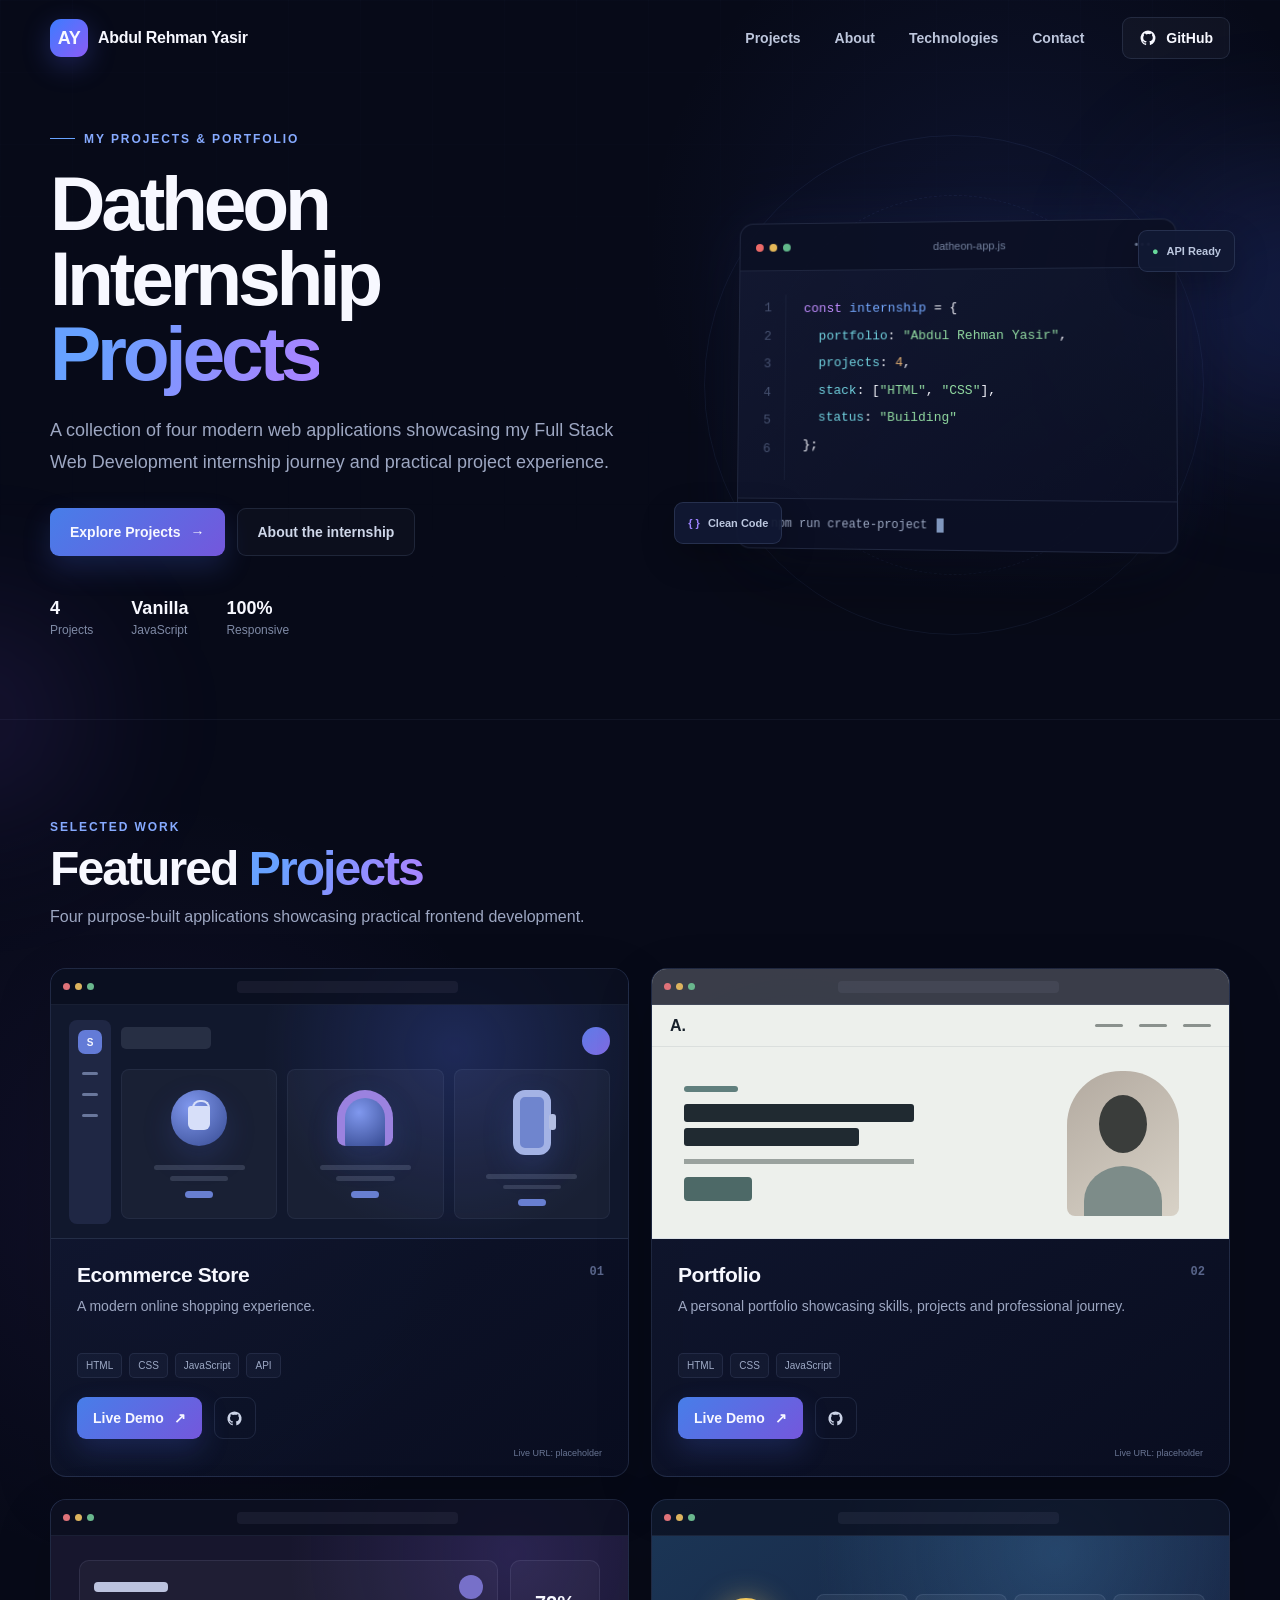
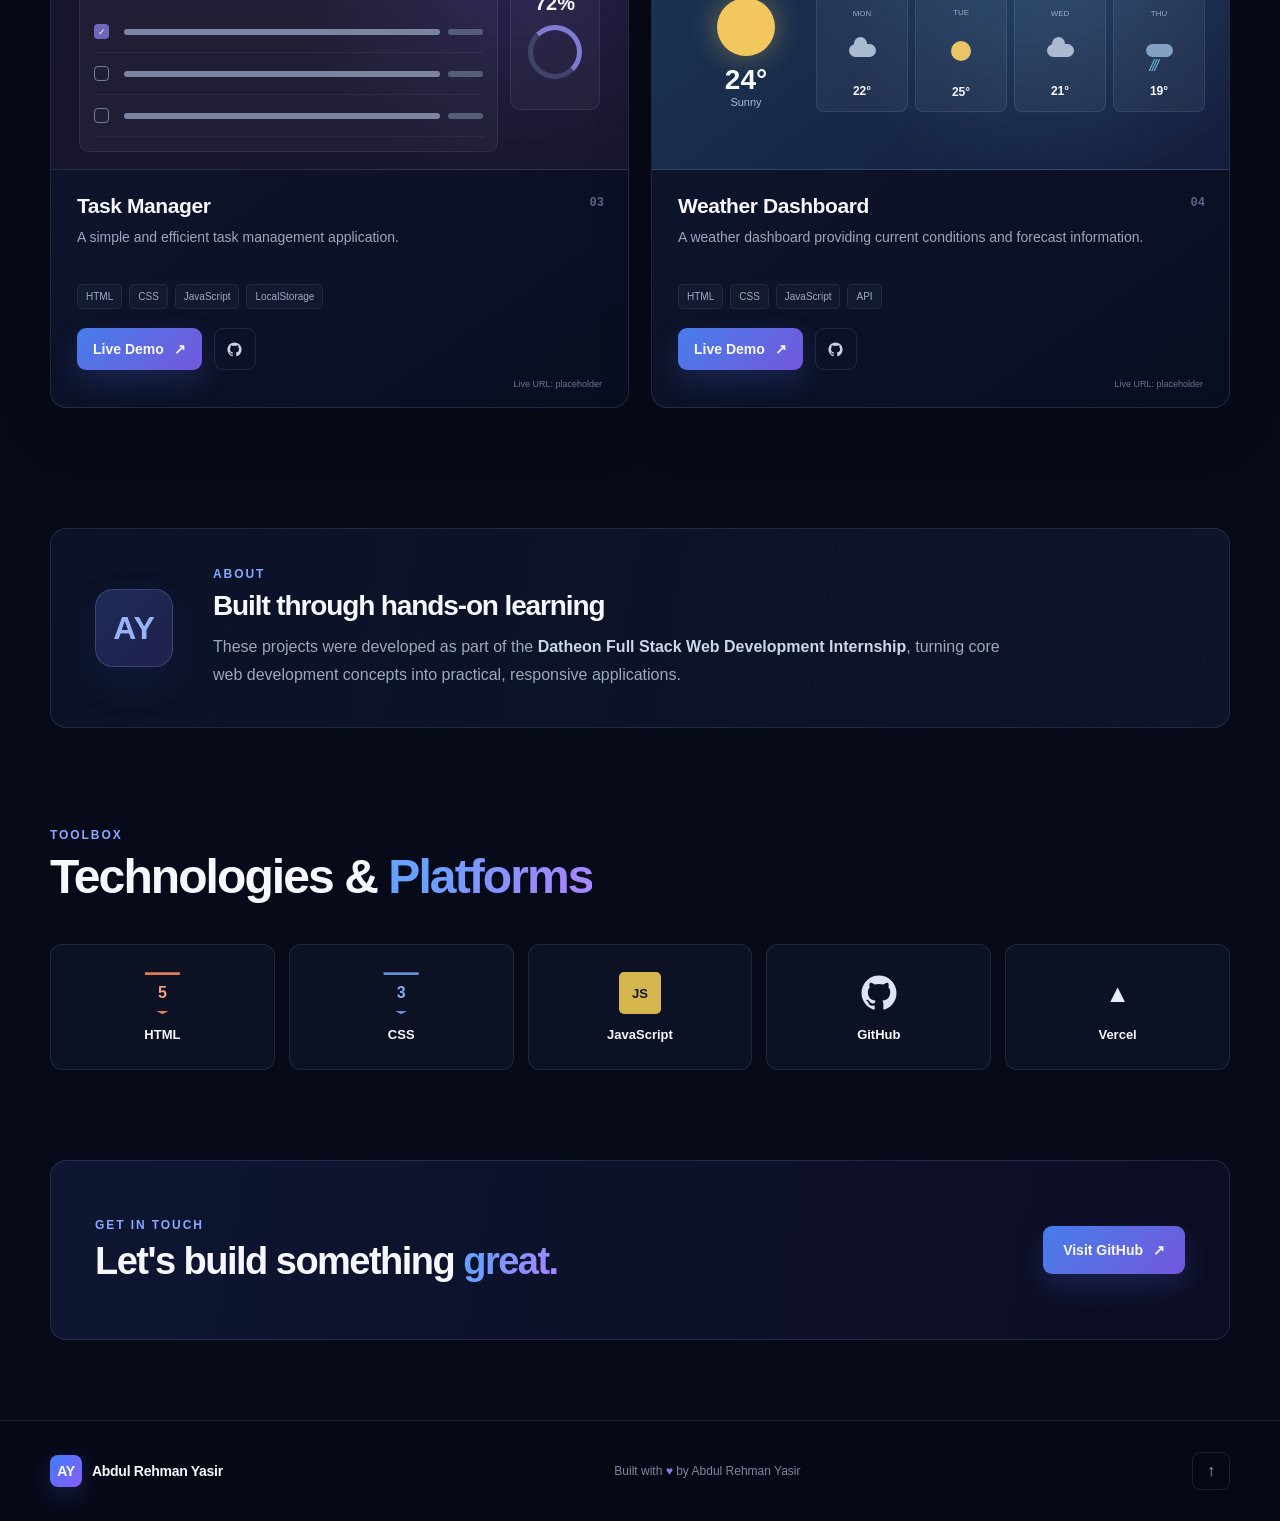
==== index.html @ b92301fe "Add personal project showcase homepage" ====
<!doctype html>
<html lang="en">
<head>
  <meta charset="UTF-8">
  <meta name="viewport" content="width=device-width, initial-scale=1">
  <meta name="theme-color" content="#090d1f">
  <meta name="description" content="A collection of modern web applications from Abdul Rehman Yasir's development portfolio.">
  <title>Abdul Rehman Yasir | Projects</title>
  <link rel="stylesheet" href="style.css">
</head>
<body>
  <div class="background-grid" aria-hidden="true"></div>
  <div class="glow glow-one" aria-hidden="true"></div>
  <div class="glow glow-two" aria-hidden="true"></div>

  <header class="site-header">
    <div class="nav-shell">
      <a class="brand" href="#top" aria-label="Abdul Rehman Yasir home">
        <span class="brand-mark">AY</span>
        <span>Abdul Rehman Yasir</span>
      </a>

      <button class="menu-toggle" type="button" aria-expanded="false" aria-controls="main-nav" aria-label="Open navigation menu">
        <span></span><span></span><span></span>
      </button>

      <nav id="main-nav" class="main-nav" aria-label="Main navigation">
        <a href="#projects">Projects</a>
        <a href="#about">About</a>
        <a href="#technologies">Technologies</a>
        <a href="#contact">Contact</a>
      </nav>

      <a class="github-nav" href="https://github.com/AbdulRehmanYasir/Datheon_Full_Stack_Web_Development_Internship" target="_blank" rel="noopener noreferrer">
        <svg viewBox="0 0 24 24" aria-hidden="true"><path d="M12 2a10 10 0 0 0-3.16 19.49c.5.09.68-.22.68-.48v-1.87c-2.78.6-3.37-1.18-3.37-1.18-.45-1.16-1.11-1.47-1.11-1.47-.91-.62.07-.61.07-.61 1 .07 1.53 1.03 1.53 1.03.9 1.53 2.35 1.09 2.92.84.09-.65.35-1.09.64-1.34-2.22-.25-4.55-1.11-4.55-4.94 0-1.09.39-1.98 1.03-2.68-.1-.25-.45-1.27.1-2.64 0 0 .84-.27 2.75 1.02A9.6 9.6 0 0 1 12 6.82c.85 0 1.71.11 2.51.34 1.91-1.29 2.75-1.02 2.75-1.02.55 1.37.2 2.39.1 2.64.64.7 1.03 1.59 1.03 2.68 0 3.84-2.34 4.69-4.57 4.94.36.31.68.92.68 1.85V21c0 .27.18.58.69.48A10 10 0 0 0 12 2Z"/></svg>
        <span>GitHub</span>
      </a>
    </div>
  </header>

  <main>
    <section class="hero" id="top">
      <div class="hero-inner">
        <div class="hero-copy reveal">
          <p class="eyebrow"><span></span> My Projects &amp; Portfolio</p>
          <h1>Datheon Internship <span>Projects</span></h1>
          <p class="hero-subtitle">A collection of four modern web applications showcasing my Full Stack Web Development internship journey and practical project experience.</p>
          <div class="hero-actions">
            <a class="button button-primary" href="#projects">Explore Projects <span aria-hidden="true">→</span></a>
            <a class="button button-secondary" href="#about">About the internship</a>
          </div>
          <div class="hero-stats" aria-label="Project summary">
            <div><strong>4</strong><span>Projects</span></div>
            <div><strong>Vanilla</strong><span>JavaScript</span></div>
            <div><strong>100%</strong><span>Responsive</span></div>
          </div>
        </div>

        <div class="hero-visual reveal" aria-label="Developer code workspace illustration">
          <div class="orbit orbit-one"></div>
          <div class="orbit orbit-two"></div>
          <div class="code-window">
            <div class="window-bar">
              <div class="window-dots"><i></i><i></i><i></i></div>
              <span>datheon-app.js</span>
              <b>•••</b>
            </div>
            <div class="code-body">
              <div class="line-numbers" aria-hidden="true">1<br>2<br>3<br>4<br>5<br>6</div>
              <pre><code><span class="code-purple">const</span> <span class="code-blue">internship</span> = {
  <span class="code-cyan">portfolio</span>: <span class="code-green">"Abdul Rehman Yasir"</span>,
  <span class="code-cyan">projects</span>: <span class="code-orange">4</span>,
  <span class="code-cyan">stack</span>: [<span class="code-green">"HTML"</span>, <span class="code-green">"CSS"</span>],
  <span class="code-cyan">status</span>: <span class="code-green">"Building"</span>
};</code></pre>
            </div>
            <div class="terminal">
              <span class="terminal-prompt">›</span>
              <span class="terminal-text">npm run create-project</span>
              <span class="terminal-cursor"></span>
            </div>
          </div>
          <div class="floating-card floating-top"><span>●</span> API Ready</div>
          <div class="floating-card floating-bottom"><span>{ }</span> Clean Code</div>
        </div>
      </div>
    </section>

    <section class="projects-section" id="projects">
      <div class="section-heading reveal">
        <p class="section-kicker">Selected work</p>
        <h2>Featured <span>Projects</span></h2>
        <p>Four purpose-built applications showcasing practical frontend development.</p>
      </div>

      <div class="project-grid">
        <article class="project-card reveal">
          <div class="project-preview preview-store">
            <div class="browser-chrome"><i></i><i></i><i></i><span></span></div>
            <div class="store-preview">
              <div class="preview-sidebar"><b>S</b><i></i><i></i><i></i></div>
              <div class="preview-content">
                <div class="preview-toolbar"><span></span><b></b></div>
                <div class="product-grid">
                  <div class="product-card"><div class="bag-icon"></div><i></i><i></i><em></em></div>
                  <div class="product-card"><div class="headphone-icon"></div><i></i><i></i><em></em></div>
                  <div class="product-card"><div class="watch-icon"></div><i></i><i></i><em></em></div>
                </div>
              </div>
            </div>
          </div>
          <div class="project-info">
            <div class="project-number">01</div>
            <h3>Ecommerce Store</h3>
            <p>A modern online shopping experience.</p>
            <div class="tags"><span>HTML</span><span>CSS</span><span>JavaScript</span><span>API</span></div>
            <div class="project-actions">
              <a class="button button-primary demo-button" href="https://PLACEHOLDER-ecommerce-store.vercel.app" target="_blank" rel="noopener noreferrer">Live Demo <span aria-hidden="true">↗</span></a>
              <a class="icon-button" href="https://github.com/AbdulRehmanYasir/Datheon_Full_Stack_Web_Development_Internship/tree/main/ecommerce-store" target="_blank" rel="noopener noreferrer" aria-label="View Ecommerce Store source on GitHub">
                <svg viewBox="0 0 24 24" aria-hidden="true"><path d="M12 2a10 10 0 0 0-3.16 19.49c.5.09.68-.22.68-.48v-1.87c-2.78.6-3.37-1.18-3.37-1.18-.45-1.16-1.11-1.47-1.11-1.47-.91-.62.07-.61.07-.61 1 .07 1.53 1.03 1.53 1.03.9 1.53 2.35 1.09 2.92.84.09-.65.35-1.09.64-1.34-2.22-.25-4.55-1.11-4.55-4.94 0-1.09.39-1.98 1.03-2.68-.1-.25-.45-1.27.1-2.64 0 0 .84-.27 2.75 1.02A9.6 9.6 0 0 1 12 6.82c.85 0 1.71.11 2.51.34 1.91-1.29 2.75-1.02 2.75-1.02.55 1.37.2 2.39.1 2.64.64.7 1.03 1.59 1.03 2.68 0 3.84-2.34 4.69-4.57 4.94.36.31.68.92.68 1.85V21c0 .27.18.58.69.48A10 10 0 0 0 12 2Z"/></svg>
              </a>
            </div>
            <p class="placeholder-note">Live URL: placeholder</p>
          </div>
        </article>

        <article class="project-card reveal">
          <div class="project-preview preview-portfolio">
            <div class="browser-chrome"><i></i><i></i><i></i><span></span></div>
            <div class="portfolio-preview">
              <div class="portfolio-nav"><b>A.</b><span></span><span></span><span></span></div>
              <div class="portfolio-hero">
                <div><i></i><strong></strong><strong></strong><em></em><b></b></div>
                <div class="portrait"><span></span></div>
              </div>
            </div>
          </div>
          <div class="project-info">
            <div class="project-number">02</div>
            <h3>Portfolio</h3>
            <p>A personal portfolio showcasing skills, projects and professional journey.</p>
            <div class="tags"><span>HTML</span><span>CSS</span><span>JavaScript</span></div>
            <div class="project-actions">
              <a class="button button-primary demo-button" href="https://PLACEHOLDER-portfolio.vercel.app" target="_blank" rel="noopener noreferrer">Live Demo <span aria-hidden="true">↗</span></a>
              <a class="icon-button" href="https://github.com/AbdulRehmanYasir/Datheon_Full_Stack_Web_Development_Internship/tree/main/portfolio" target="_blank" rel="noopener noreferrer" aria-label="View Portfolio source on GitHub">
                <svg viewBox="0 0 24 24" aria-hidden="true"><path d="M12 2a10 10 0 0 0-3.16 19.49c.5.09.68-.22.68-.48v-1.87c-2.78.6-3.37-1.18-3.37-1.18-.45-1.16-1.11-1.47-1.11-1.47-.91-.62.07-.61.07-.61 1 .07 1.53 1.03 1.53 1.03.9 1.53 2.35 1.09 2.92.84.09-.65.35-1.09.64-1.34-2.22-.25-4.55-1.11-4.55-4.94 0-1.09.39-1.98 1.03-2.68-.1-.25-.45-1.27.1-2.64 0 0 .84-.27 2.75 1.02A9.6 9.6 0 0 1 12 6.82c.85 0 1.71.11 2.51.34 1.91-1.29 2.75-1.02 2.75-1.02.55 1.37.2 2.39.1 2.64.64.7 1.03 1.59 1.03 2.68 0 3.84-2.34 4.69-4.57 4.94.36.31.68.92.68 1.85V21c0 .27.18.58.69.48A10 10 0 0 0 12 2Z"/></svg>
              </a>
            </div>
            <p class="placeholder-note">Live URL: placeholder</p>
          </div>
        </article>

        <article class="project-card reveal">
          <div class="project-preview preview-task">
            <div class="browser-chrome"><i></i><i></i><i></i><span></span></div>
            <div class="task-preview">
              <div class="task-panel">
                <div class="task-title"><b></b><i></i></div>
                <div class="task-item"><span class="checked">✓</span><b></b><i></i></div>
                <div class="task-item"><span></span><b></b><i></i></div>
                <div class="task-item"><span></span><b></b><i></i></div>
              </div>
              <div class="task-progress"><strong>72%</strong><span><i></i></span></div>
            </div>
          </div>
          <div class="project-info">
            <div class="project-number">03</div>
            <h3>Task Manager</h3>
            <p>A simple and efficient task management application.</p>
            <div class="tags"><span>HTML</span><span>CSS</span><span>JavaScript</span><span>LocalStorage</span></div>
            <div class="project-actions">
              <a class="button button-primary demo-button" href="https://PLACEHOLDER-task-manager.vercel.app" target="_blank" rel="noopener noreferrer">Live Demo <span aria-hidden="true">↗</span></a>
              <a class="icon-button" href="https://github.com/AbdulRehmanYasir/Datheon_Full_Stack_Web_Development_Internship/tree/main/task-manager" target="_blank" rel="noopener noreferrer" aria-label="View Task Manager source on GitHub">
                <svg viewBox="0 0 24 24" aria-hidden="true"><path d="M12 2a10 10 0 0 0-3.16 19.49c.5.09.68-.22.68-.48v-1.87c-2.78.6-3.37-1.18-3.37-1.18-.45-1.16-1.11-1.47-1.11-1.47-.91-.62.07-.61.07-.61 1 .07 1.53 1.03 1.53 1.03.9 1.53 2.35 1.09 2.92.84.09-.65.35-1.09.64-1.34-2.22-.25-4.55-1.11-4.55-4.94 0-1.09.39-1.98 1.03-2.68-.1-.25-.45-1.27.1-2.64 0 0 .84-.27 2.75 1.02A9.6 9.6 0 0 1 12 6.82c.85 0 1.71.11 2.51.34 1.91-1.29 2.75-1.02 2.75-1.02.55 1.37.2 2.39.1 2.64.64.7 1.03 1.59 1.03 2.68 0 3.84-2.34 4.69-4.57 4.94.36.31.68.92.68 1.85V21c0 .27.18.58.69.48A10 10 0 0 0 12 2Z"/></svg>
              </a>
            </div>
            <p class="placeholder-note">Live URL: placeholder</p>
          </div>
        </article>

        <article class="project-card reveal">
          <div class="project-preview preview-weather">
            <div class="browser-chrome"><i></i><i></i><i></i><span></span></div>
            <div class="weather-preview">
              <div class="weather-main"><div class="sun-icon"></div><b>24°</b><span>Sunny</span></div>
              <div class="forecast-row">
                <div><span>MON</span><i class="cloud-mini"></i><b>22°</b></div>
                <div><span>TUE</span><i class="sun-mini"></i><b>25°</b></div>
                <div><span>WED</span><i class="cloud-mini"></i><b>21°</b></div>
                <div><span>THU</span><i class="rain-mini"></i><b>19°</b></div>
              </div>
            </div>
          </div>
          <div class="project-info">
            <div class="project-number">04</div>
            <h3>Weather Dashboard</h3>
            <p>A weather dashboard providing current conditions and forecast information.</p>
            <div class="tags"><span>HTML</span><span>CSS</span><span>JavaScript</span><span>API</span></div>
            <div class="project-actions">
              <a class="button button-primary demo-button" href="https://PLACEHOLDER-weather-dashboard.vercel.app" target="_blank" rel="noopener noreferrer">Live Demo <span aria-hidden="true">↗</span></a>
              <a class="icon-button" href="https://github.com/AbdulRehmanYasir/Datheon_Full_Stack_Web_Development_Internship/tree/main/weather-dashboard" target="_blank" rel="noopener noreferrer" aria-label="View Weather Dashboard source on GitHub">
                <svg viewBox="0 0 24 24" aria-hidden="true"><path d="M12 2a10 10 0 0 0-3.16 19.49c.5.09.68-.22.68-.48v-1.87c-2.78.6-3.37-1.18-3.37-1.18-.45-1.16-1.11-1.47-1.11-1.47-.91-.62.07-.61.07-.61 1 .07 1.53 1.03 1.53 1.03.9 1.53 2.35 1.09 2.92.84.09-.65.35-1.09.64-1.34-2.22-.25-4.55-1.11-4.55-4.94 0-1.09.39-1.98 1.03-2.68-.1-.25-.45-1.27.1-2.64 0 0 .84-.27 2.75 1.02A9.6 9.6 0 0 1 12 6.82c.85 0 1.71.11 2.51.34 1.91-1.29 2.75-1.02 2.75-1.02.55 1.37.2 2.39.1 2.64.64.7 1.03 1.59 1.03 2.68 0 3.84-2.34 4.69-4.57 4.94.36.31.68.92.68 1.85V21c0 .27.18.58.69.48A10 10 0 0 0 12 2Z"/></svg>
              </a>
            </div>
            <p class="placeholder-note">Live URL: placeholder</p>
          </div>
        </article>
      </div>
    </section>

    <section class="about-section" id="about">
      <div class="about-card reveal">
        <div class="about-icon" aria-hidden="true">AY</div>
        <div>
          <p class="section-kicker">About</p>
          <h2>Built through hands-on learning</h2>
          <p>These projects were developed as part of the <strong>Datheon Full Stack Web Development Internship</strong>, turning core web development concepts into practical, responsive applications.</p>
        </div>
      </div>
    </section>

    <section class="technologies-section" id="technologies">
      <div class="section-heading reveal">
        <p class="section-kicker">Toolbox</p>
        <h2>Technologies &amp; <span>Platforms</span></h2>
      </div>
      <div class="tech-grid reveal">
        <div class="tech-item"><span class="tech-icon html-icon">5</span><strong>HTML</strong></div>
        <div class="tech-item"><span class="tech-icon css-icon">3</span><strong>CSS</strong></div>
        <div class="tech-item"><span class="tech-icon js-icon">JS</span><strong>JavaScript</strong></div>
        <div class="tech-item"><span class="tech-icon github-icon">
          <svg viewBox="0 0 24 24" aria-hidden="true"><path d="M12 2a10 10 0 0 0-3.16 19.49c.5.09.68-.22.68-.48v-1.87c-2.78.6-3.37-1.18-3.37-1.18-.45-1.16-1.11-1.47-1.11-1.47-.91-.62.07-.61.07-.61 1 .07 1.53 1.03 1.53 1.03.9 1.53 2.35 1.09 2.92.84.09-.65.35-1.09.64-1.34-2.22-.25-4.55-1.11-4.55-4.94 0-1.09.39-1.98 1.03-2.68-.1-.25-.45-1.27.1-2.64 0 0 .84-.27 2.75 1.02A9.6 9.6 0 0 1 12 6.82c.85 0 1.71.11 2.51.34 1.91-1.29 2.75-1.02 2.75-1.02.55 1.37.2 2.39.1 2.64.64.7 1.03 1.59 1.03 2.68 0 3.84-2.34 4.69-4.57 4.94.36.31.68.92.68 1.85V21c0 .27.18.58.69.48A10 10 0 0 0 12 2Z"/></svg>
        </span><strong>GitHub</strong></div>
        <div class="tech-item"><span class="tech-icon vercel-icon">▲</span><strong>Vercel</strong></div>
      </div>
    </section>

    <section class="contact-section" id="contact">
      <div class="contact-card reveal">
        <div>
          <p class="section-kicker">Get in touch</p>
          <h2>Let's build something <span>great.</span></h2>
        </div>
        <a class="button button-primary" href="https://github.com/AbdulRehmanYasir" target="_blank" rel="noopener noreferrer">Visit GitHub <span aria-hidden="true">↗</span></a>
      </div>
    </section>
  </main>

  <footer>
    <div class="footer-inner">
      <a class="brand" href="#top"><span class="brand-mark">AY</span><span>Abdul Rehman Yasir</span></a>
      <p>Built with <span aria-label="love">♥</span> by Abdul Rehman Yasir</p>
      <a class="back-to-top" href="#top" aria-label="Back to top">↑</a>
    </div>
  </footer>

  <script src="script.js"></script>
</body>
</html>
---- style.css ----
:root {
  --navy-950: #070a18;
  --navy-900: #0a1025;
  --navy-800: #10172e;
  --text: #f7f8ff;
  --muted: #9da7c2;
  --blue: #3d7cff;
  --blue-bright: #68a3ff;
  --purple: #8b5cf6;
  --line: rgba(150, 173, 224, 0.14);
  --glass: rgba(16, 23, 46, 0.72);
  --max-width: 1180px;
}

* { box-sizing: border-box; }
html { scroll-behavior: smooth; scroll-padding-top: 88px; }
body {
  margin: 0;
  min-width: 320px;
  color: var(--text);
  background:
    radial-gradient(circle at 78% 8%, rgba(64, 91, 210, 0.12), transparent 22rem),
    radial-gradient(circle at 12% 38%, rgba(139, 92, 246, 0.08), transparent 24rem),
    var(--navy-950);
  font-family: Inter, "Segoe UI", Arial, sans-serif;
  overflow-x: hidden;
}
body.menu-open { overflow: hidden; }
a { color: inherit; text-decoration: none; }
button, a { -webkit-tap-highlight-color: transparent; }
button { font: inherit; }
svg { display: block; fill: currentColor; }

.background-grid {
  position: fixed;
  inset: 0;
  z-index: -3;
  opacity: 0.12;
  background-image:
    linear-gradient(rgba(129, 148, 201, 0.16) 1px, transparent 1px),
    linear-gradient(90deg, rgba(129, 148, 201, 0.16) 1px, transparent 1px);
  background-size: 72px 72px;
  mask-image: linear-gradient(to bottom, black, transparent 72%);
}
.glow { position: fixed; z-index: -2; border-radius: 50%; filter: blur(70px); pointer-events: none; }
.glow-one { width: 280px; height: 280px; top: 18%; right: -150px; background: rgba(79, 108, 255, 0.16); }
.glow-two { width: 220px; height: 220px; bottom: 8%; left: -130px; background: rgba(143, 83, 246, 0.12); }

.site-header {
  position: fixed;
  top: 0;
  z-index: 100;
  width: 100%;
  border-bottom: 1px solid transparent;
  transition: background 180ms ease, border-color 180ms ease, backdrop-filter 180ms ease;
}
.site-header.scrolled {
  background: rgba(7, 10, 24, 0.88);
  border-color: var(--line);
  backdrop-filter: blur(16px);
}
.nav-shell {
  width: min(calc(100% - 48px), var(--max-width));
  height: 76px;
  margin-inline: auto;
  display: flex;
  align-items: center;
  gap: 38px;
}
.brand { display: inline-flex; align-items: center; gap: 10px; font-weight: 800; letter-spacing: -0.02em; }
.brand-mark {
  width: 38px;
  height: 38px;
  display: grid;
  place-items: center;
  border-radius: 11px;
  background: linear-gradient(135deg, var(--blue), var(--purple));
  box-shadow: 0 8px 28px rgba(86, 105, 255, 0.28);
  font-size: 18px;
}
.main-nav { margin-left: auto; display: flex; align-items: center; gap: 34px; }
.main-nav a { position: relative; color: #bdc6dc; font-size: 14px; font-weight: 650; transition: color 180ms ease; }
.main-nav a::after {
  content: "";
  position: absolute;
  left: 0;
  right: 100%;
  bottom: -9px;
  height: 2px;
  background: linear-gradient(90deg, var(--blue), var(--purple));
  transition: right 180ms ease;
}
.main-nav a:hover, .main-nav a.active { color: white; }
.main-nav a.active::after { right: 0; }
.github-nav {
  height: 42px;
  display: inline-flex;
  align-items: center;
  gap: 9px;
  padding: 0 16px;
  border: 1px solid var(--line);
  border-radius: 9px;
  background: rgba(255, 255, 255, 0.035);
  font-size: 14px;
  font-weight: 700;
  transition: border-color 180ms ease, background 180ms ease, transform 180ms ease;
}
.github-nav svg { width: 18px; height: 18px; }
.github-nav:hover { transform: translateY(-2px); border-color: rgba(104, 163, 255, 0.55); background: rgba(61, 124, 255, 0.08); }
.menu-toggle { display: none; border: 0; background: transparent; }

.hero {
  min-height: 720px;
  display: grid;
  align-items: center;
  padding: 128px 24px 78px;
  border-bottom: 1px solid rgba(150, 173, 224, 0.07);
}
.hero-inner {
  width: min(100%, var(--max-width));
  margin-inline: auto;
  display: grid;
  grid-template-columns: 1.02fr 0.98fr;
  align-items: center;
  gap: 54px;
}
.eyebrow, .section-kicker {
  color: #86aaff;
  font-size: 12px;
  font-weight: 800;
  letter-spacing: 0.16em;
  text-transform: uppercase;
}
.eyebrow { display: flex; align-items: center; gap: 9px; margin: 0 0 20px; }
.eyebrow span { width: 25px; height: 1px; background: var(--blue-bright); }
.hero h1 {
  max-width: 650px;
  margin: 0;
  font-size: clamp(48px, 6vw, 78px);
  line-height: 0.98;
  letter-spacing: -0.055em;
}
.hero h1 span, .section-heading h2 span, .contact-card h2 span {
  background: linear-gradient(120deg, #67a1ff 20%, #a486ff 85%);
  background-clip: text;
  -webkit-background-clip: text;
  color: transparent;
}
.hero-subtitle {
  max-width: 600px;
  margin: 24px 0 30px;
  color: var(--muted);
  font-size: 18px;
  line-height: 1.75;
}
.hero-actions, .project-actions { display: flex; align-items: center; gap: 12px; }
.button {
  min-height: 48px;
  display: inline-flex;
  align-items: center;
  justify-content: center;
  gap: 10px;
  border-radius: 9px;
  padding: 0 20px;
  font-size: 14px;
  font-weight: 800;
  transition: transform 180ms ease, box-shadow 180ms ease, border-color 180ms ease;
}
.button-primary {
  background: linear-gradient(135deg, #477ee9, #7457dc);
  box-shadow: 0 12px 28px rgba(70, 99, 218, 0.23);
}
.button-primary:hover { transform: translateY(-3px); box-shadow: 0 16px 34px rgba(91, 104, 226, 0.34); }
.button-secondary { border: 1px solid var(--line); background: rgba(255, 255, 255, 0.025); color: #cfd7e9; }
.button-secondary:hover { border-color: rgba(104, 163, 255, 0.5); transform: translateY(-2px); }
.hero-stats { display: flex; gap: 38px; margin-top: 42px; }
.hero-stats div { display: grid; gap: 4px; }
.hero-stats strong { font-size: 18px; }
.hero-stats span { color: #7f8aa5; font-size: 12px; }

.hero-visual { position: relative; min-height: 430px; display: grid; place-items: center; }
.code-window {
  position: relative;
  z-index: 3;
  width: 440px;
  max-width: 88%;
  border: 1px solid rgba(155, 178, 226, 0.15);
  border-radius: 14px;
  background: rgba(11, 16, 36, 0.92);
  box-shadow: 0 32px 80px rgba(0, 0, 0, 0.38), 0 0 70px rgba(75, 97, 214, 0.12);
  overflow: hidden;
  transform: perspective(900px) rotateY(-4deg) rotateX(2deg);
  transition: transform 300ms ease;
}
.hero-visual:hover .code-window { transform: perspective(900px) rotateY(0) rotateX(0) translateY(-4px); }
.window-bar { height: 48px; display: grid; grid-template-columns: 70px 1fr 40px; align-items: center; border-bottom: 1px solid var(--line); color: #73809d; font-size: 11px; }
.window-dots { display: flex; gap: 6px; padding-left: 16px; }
.window-dots i { width: 8px; height: 8px; border-radius: 50%; background: #ed6a68; }
.window-dots i:nth-child(2) { background: #e5b858; }
.window-dots i:nth-child(3) { background: #61b88a; }
.window-bar span { justify-self: center; }
.window-bar b { font-weight: 400; letter-spacing: 2px; }
.code-body { display: grid; grid-template-columns: 48px 1fr; min-height: 230px; padding: 24px 16px 18px 0; background: linear-gradient(145deg, rgba(30, 38, 70, 0.35), transparent); }
.line-numbers { color: #465170; font: 13px/2.2 Consolas, monospace; text-align: right; padding-right: 14px; border-right: 1px solid rgba(134, 151, 190, 0.07); }
.code-body pre { margin: 0; overflow: hidden; padding: 1px 0 0 18px; }
.code-body code { font: 13px/2.12 Consolas, monospace; white-space: pre; }
.code-purple { color: #c08cff; } .code-blue { color: #74a8ff; } .code-cyan { color: #70d1df; } .code-green { color: #91daa1; } .code-orange { color: #e6b173; }
.terminal { height: 50px; display: flex; align-items: center; gap: 9px; border-top: 1px solid var(--line); padding: 0 18px; color: #9ba7c2; font: 12px Consolas, monospace; }
.terminal-prompt { color: #82d7a2; } .terminal-cursor { width: 7px; height: 14px; background: #8097be; animation: blink 1s step-end infinite; }
@keyframes blink { 50% { opacity: 0; } }
.orbit { position: absolute; border: 1px solid rgba(112, 142, 218, 0.09); border-radius: 50%; }
.orbit-one { width: 500px; height: 500px; } .orbit-two { width: 380px; height: 380px; border-style: dashed; animation: spin 35s linear infinite; }
@keyframes spin { to { transform: rotate(360deg); } }
.floating-card {
  position: absolute;
  z-index: 5;
  height: 42px;
  display: flex;
  align-items: center;
  gap: 8px;
  border: 1px solid rgba(155, 178, 226, 0.16);
  border-radius: 9px;
  background: rgba(18, 25, 52, 0.94);
  box-shadow: 0 14px 34px rgba(0, 0, 0, 0.24);
  padding: 0 13px;
  color: #bcc7df;
  font-size: 11px;
  font-weight: 750;
  animation: float 4s ease-in-out infinite;
}
.floating-card span { color: #67d89a; } .floating-top { top: 60px; right: -5px; } .floating-bottom { bottom: 56px; left: -4px; animation-delay: -2s; }
.floating-bottom span { color: #9c82ff; }
@keyframes float { 50% { transform: translateY(-8px); } }

.projects-section, .technologies-section { width: min(calc(100% - 48px), var(--max-width)); margin-inline: auto; padding: 100px 0; }
.section-heading { margin-bottom: 42px; }
.section-kicker { margin: 0 0 10px; }
.section-heading h2, .about-card h2, .contact-card h2 {
  margin: 0;
  font-size: clamp(34px, 4vw, 48px);
  letter-spacing: -0.04em;
  line-height: 1.05;
}
.section-heading > p:last-child { color: var(--muted); margin: 14px 0 0; }
.project-grid { display: grid; grid-template-columns: repeat(2, 1fr); gap: 22px; }
.project-card {
  border: 1px solid var(--line);
  border-radius: 16px;
  background: linear-gradient(145deg, rgba(19, 27, 54, 0.84), rgba(10, 15, 34, 0.82));
  overflow: hidden;
  box-shadow: 0 20px 60px rgba(0, 0, 0, 0.14);
  transition: transform 260ms ease, border-color 260ms ease, box-shadow 260ms ease;
}
.project-card:hover { transform: translateY(-7px); border-color: rgba(108, 141, 225, 0.32); box-shadow: 0 26px 70px rgba(0, 0, 0, 0.26), 0 0 35px rgba(73, 95, 196, 0.06); }
.project-preview { height: 270px; position: relative; border-bottom: 1px solid var(--line); overflow: hidden; }
.browser-chrome { height: 36px; display: flex; align-items: center; gap: 5px; padding: 0 12px; background: rgba(9, 13, 29, 0.78); border-bottom: 1px solid rgba(150, 173, 224, 0.1); }
.browser-chrome i { width: 7px; height: 7px; border-radius: 50%; background: #66718c; }
.browser-chrome i:first-child { background: #df7279; } .browser-chrome i:nth-child(2) { background: #dcb35e; } .browser-chrome i:nth-child(3) { background: #69b78d; }
.browser-chrome span { width: 40%; height: 12px; margin-left: 25%; border-radius: 4px; background: rgba(176, 188, 222, 0.07); }
.preview-store { background: radial-gradient(circle at 70% 30%, rgba(81, 110, 255, 0.2), transparent 12rem), #11182d; }
.store-preview { height: 234px; display: grid; grid-template-columns: 42px 1fr; gap: 10px; padding: 15px 18px; }
.preview-sidebar { border-radius: 8px; background: rgba(37, 45, 78, 0.74); display: flex; flex-direction: column; align-items: center; gap: 18px; padding-top: 10px; }
.preview-sidebar b { width: 24px; height: 24px; display: grid; place-items: center; border-radius: 7px; background: #637bd7; font-size: 10px; }
.preview-sidebar i { width: 16px; height: 3px; border-radius: 3px; background: #69779c; }
.preview-content { padding-top: 7px; }
.preview-toolbar { height: 28px; display: flex; justify-content: space-between; margin-bottom: 14px; }
.preview-toolbar span { width: 90px; height: 22px; border-radius: 5px; background: rgba(202, 211, 236, 0.12); }
.preview-toolbar b { width: 28px; height: 28px; border-radius: 50%; background: linear-gradient(135deg, #5e7be7, #806ae2); }
.product-grid { display: grid; grid-template-columns: repeat(3, 1fr); gap: 10px; }
.product-card { height: 150px; display: flex; flex-direction: column; align-items: center; border: 1px solid rgba(150, 173, 224, 0.08); border-radius: 8px; background: rgba(255, 255, 255, 0.035); padding: 12px; }
.bag-icon, .headphone-icon, .watch-icon { position: relative; width: 56px; height: 56px; margin: 8px 0 16px; border-radius: 50%; background: radial-gradient(circle at 35% 30%, #8098ee, #364a91); box-shadow: 0 12px 30px rgba(68, 92, 190, 0.22); }
.bag-icon::before { content: ""; position: absolute; left: 17px; top: 16px; width: 22px; height: 24px; border-radius: 3px 3px 6px 6px; background: #d7dff9; }
.bag-icon::after { content: ""; position: absolute; left: 21px; top: 10px; width: 14px; height: 10px; border: 2px solid #d7dff9; border-bottom: 0; border-radius: 8px 8px 0 0; }
.headphone-icon { border: 8px solid #9b82df; border-bottom: 0; border-radius: 50% 50% 15% 15%; }
.watch-icon { width: 38px; height: 65px; border-radius: 12px; background: #6f85ce; border: 7px solid #a4b3e5; }
.watch-icon::after { content: ""; position: absolute; right: -12px; top: 17px; width: 7px; height: 16px; border-radius: 3px; background: #b3bee2; }
.product-card i { width: 70%; height: 5px; margin: 3px 0; border-radius: 4px; background: rgba(193, 205, 235, 0.16); }
.product-card i:nth-of-type(2) { width: 45%; }
.product-card em { width: 28px; height: 7px; margin-top: 7px; border-radius: 4px; background: #687fd1; }

.preview-portfolio { background: radial-gradient(circle at 25% 70%, rgba(100, 122, 202, 0.14), transparent 12rem), #e8eae8; }
.portfolio-preview { height: 234px; color: #17202a; background: #edf0ec; }
.portfolio-nav { height: 42px; display: flex; align-items: center; gap: 16px; padding: 0 18px; border-bottom: 1px solid rgba(24, 32, 42, 0.08); }
.portfolio-nav b { margin-right: auto; } .portfolio-nav span { width: 28px; height: 3px; background: #8a918d; border-radius: 3px; }
.portfolio-hero { height: 192px; display: grid; grid-template-columns: 1fr 130px; align-items: center; padding: 14px 32px; }
.portfolio-hero > div:first-child { display: flex; flex-direction: column; align-items: flex-start; }
.portfolio-hero i { width: 54px; height: 6px; margin-bottom: 9px; background: #607f7d; border-radius: 5px; }
.portfolio-hero strong { width: 230px; height: 18px; margin: 3px 0; background: #202a31; border-radius: 3px; }
.portfolio-hero strong:nth-of-type(2) { width: 175px; }
.portfolio-hero em { width: 230px; height: 5px; margin-top: 10px; background: #9aa29e; }
.portfolio-hero > div:first-child b { width: 68px; height: 24px; margin-top: 13px; border-radius: 4px; background: #4d6967; }
.portrait { width: 112px; height: 145px; position: relative; border-radius: 54px 54px 8px 8px; background: linear-gradient(145deg, #b3aaa0, #d8d2c7); overflow: hidden; }
.portrait::before { content: ""; position: absolute; width: 48px; height: 58px; left: 32px; top: 24px; border-radius: 50%; background: #3a3d3b; }
.portrait span { position: absolute; width: 78px; height: 70px; left: 17px; bottom: -20px; border-radius: 50% 50% 10% 10%; background: #7d8c89; }

.preview-task { background: radial-gradient(circle at 80% 20%, rgba(109, 83, 204, 0.22), transparent 14rem), #17162d; }
.task-preview { height: 234px; display: grid; grid-template-columns: 1fr 90px; gap: 12px; padding: 24px 28px; }
.task-panel { border: 1px solid rgba(171, 168, 219, 0.12); border-radius: 10px; background: rgba(255, 255, 255, 0.035); padding: 14px; }
.task-title { display: flex; justify-content: space-between; align-items: center; height: 24px; margin-bottom: 12px; }
.task-title b { width: 74px; height: 10px; border-radius: 4px; background: #bcc3df; }
.task-title i { width: 24px; height: 24px; border-radius: 50%; background: #7770c9; }
.task-item { height: 42px; display: grid; grid-template-columns: 22px 1fr 35px; align-items: center; gap: 8px; border-bottom: 1px solid rgba(171, 168, 219, 0.08); }
.task-item span { width: 15px; height: 15px; border: 1px solid #737f9d; border-radius: 4px; }
.task-item .checked { display: grid; place-items: center; border: 0; background: #6d68b8; color: white; font-size: 9px; }
.task-item b { height: 6px; border-radius: 4px; background: #7d849f; } .task-item i { height: 6px; border-radius: 4px; background: #555d78; }
.task-progress { height: 150px; display: grid; place-items: center; align-content: center; gap: 10px; border: 1px solid rgba(171, 168, 219, 0.12); border-radius: 10px; background: rgba(255, 255, 255, 0.035); }
.task-progress strong { font-size: 20px; } .task-progress span { width: 54px; height: 54px; border: 5px solid #3e4569; border-top-color: #817ad1; border-right-color: #817ad1; border-radius: 50%; }

.preview-weather { background: radial-gradient(circle at 70% 20%, rgba(82, 159, 217, 0.24), transparent 15rem), linear-gradient(145deg, #1b3656, #151d3b); }
.weather-preview { height: 234px; display: grid; grid-template-columns: 140px 1fr; align-items: center; padding: 18px 24px; }
.weather-main { display: grid; justify-items: center; }
.sun-icon { width: 58px; height: 58px; border-radius: 50%; background: #f2c85e; box-shadow: 0 0 28px rgba(242, 200, 94, 0.4); margin-bottom: 8px; }
.weather-main b { font-size: 28px; } .weather-main span { color: #aebbd2; font-size: 11px; }
.forecast-row { display: grid; grid-template-columns: repeat(4, 1fr); gap: 7px; }
.forecast-row div { height: 118px; display: flex; flex-direction: column; align-items: center; justify-content: space-around; border: 1px solid rgba(174, 199, 232, 0.12); border-radius: 8px; background: rgba(255, 255, 255, 0.05); }
.forecast-row span { color: #9daac2; font-size: 8px; } .forecast-row b { font-size: 12px; }
.cloud-mini, .sun-mini, .rain-mini { width: 27px; height: 13px; position: relative; border-radius: 10px; background: #a9bad1; }
.cloud-mini::before { content: ""; position: absolute; width: 13px; height: 13px; left: 5px; top: -7px; border-radius: 50%; background: inherit; }
.sun-mini { width: 20px; height: 20px; border-radius: 50%; background: #e9c568; }
.rain-mini { background: #83a1c2; } .rain-mini::after { content: "///"; position: absolute; left: 4px; top: 13px; color: #70b3db; letter-spacing: -2px; }

.project-info { position: relative; min-height: 220px; padding: 24px 26px 18px; }
.project-number { position: absolute; right: 24px; top: 26px; color: #59658a; font: 700 12px Consolas, monospace; }
.project-info h3 { margin: 0 0 8px; font-size: 21px; letter-spacing: -0.02em; }
.project-info > p:not(.placeholder-note) { min-height: 44px; margin: 0 0 14px; color: var(--muted); font-size: 14px; line-height: 1.6; }
.tags { display: flex; flex-wrap: wrap; gap: 7px; margin-bottom: 18px; }
.tags span { height: 25px; display: inline-flex; align-items: center; border: 1px solid rgba(148, 163, 207, 0.12); border-radius: 5px; background: rgba(141, 160, 211, 0.05); padding: 0 8px; color: #9da9c5; font-size: 10px; }
.project-actions { min-height: 44px; }
.demo-button { min-height: 42px; padding: 0 16px; }
.icon-button { width: 42px; height: 42px; display: grid; place-items: center; border: 1px solid var(--line); border-radius: 9px; color: #cbd3e7; transition: border-color 180ms ease, transform 180ms ease, background 180ms ease; }
.icon-button svg { width: 17px; height: 17px; }
.icon-button:hover { transform: translateY(-2px); border-color: rgba(104, 163, 255, 0.5); background: rgba(61, 124, 255, 0.08); }
.placeholder-note { margin: 8px 0 0; color: #697594; font-size: 9px; text-align: right; }

.about-section { width: min(calc(100% - 48px), var(--max-width)); margin: 20px auto 0; }
.about-card {
  display: grid;
  grid-template-columns: 90px 1fr;
  align-items: center;
  gap: 28px;
  border: 1px solid var(--line);
  border-radius: 16px;
  background: linear-gradient(100deg, rgba(59, 92, 180, 0.1), rgba(18, 24, 48, 0.72));
  padding: 38px 44px;
}
.about-icon { width: 78px; height: 78px; display: grid; place-items: center; border: 1px solid rgba(143, 169, 235, 0.24); border-radius: 18px; background: linear-gradient(135deg, rgba(79, 126, 233, 0.25), rgba(139, 92, 246, 0.18)); color: #98b3f6; font-size: 32px; font-weight: 900; box-shadow: 0 16px 40px rgba(72, 94, 190, 0.12); }
.about-card h2 { font-size: 28px; }
.about-card > div:last-child > p:last-child { max-width: 820px; margin: 12px 0 0; color: var(--muted); line-height: 1.75; }
.about-card strong { color: #cbd5ed; }
.technologies-section { padding-bottom: 90px; }
.tech-grid { display: grid; grid-template-columns: repeat(5, 1fr); gap: 14px; }
.tech-item { height: 126px; display: flex; flex-direction: column; align-items: center; justify-content: center; gap: 13px; border: 1px solid var(--line); border-radius: 12px; background: rgba(15, 21, 43, 0.68); transition: transform 180ms ease, border-color 180ms ease, background 180ms ease; }
.tech-item:hover { transform: translateY(-5px); border-color: rgba(104, 163, 255, 0.36); background: rgba(20, 28, 58, 0.78); }
.tech-item strong { font-size: 13px; }
.tech-icon { width: 42px; height: 42px; display: grid; place-items: center; font-weight: 900; }
.html-icon { color: #f0a17f; border: 3px solid #df7d57; clip-path: polygon(8% 0, 92% 0, 84% 82%, 50% 100%, 16% 82%); }
.css-icon { color: #85aef3; border: 3px solid #668ddb; clip-path: polygon(8% 0, 92% 0, 84% 82%, 50% 100%, 16% 82%); }
.js-icon { border-radius: 5px; background: #d4b64d; color: #151827; font-size: 13px; }
.github-icon { color: #dce4f5; } .github-icon svg { width: 42px; height: 42px; }
.vercel-icon { font-size: 25px; color: #e9edf8; }

.contact-section { width: min(calc(100% - 48px), var(--max-width)); margin: 0 auto 80px; }
.contact-card { min-height: 180px; display: flex; align-items: center; justify-content: space-between; border: 1px solid rgba(127, 155, 222, 0.18); border-radius: 16px; background: linear-gradient(100deg, rgba(41, 68, 145, 0.22), rgba(31, 24, 70, 0.24)); padding: 38px 44px; }
.contact-card h2 { font-size: 38px; }

footer { border-top: 1px solid var(--line); background: rgba(6, 9, 21, 0.7); }
.footer-inner { width: min(calc(100% - 48px), var(--max-width)); height: 100px; margin-inline: auto; display: flex; align-items: center; justify-content: space-between; }
.footer-inner .brand { font-size: 14px; } .footer-inner .brand-mark { width: 32px; height: 32px; border-radius: 8px; font-size: 14px; }
.footer-inner p { color: #7e889f; font-size: 12px; } .footer-inner p span { color: #8d79df; }
.back-to-top { width: 38px; height: 38px; display: grid; place-items: center; border: 1px solid var(--line); border-radius: 8px; color: #9eabc5; transition: 180ms ease; }
.back-to-top:hover { border-color: rgba(104, 163, 255, 0.5); transform: translateY(-3px); }

.reveal { opacity: 0; transform: translateY(18px); transition: opacity 650ms ease, transform 650ms ease; }
.reveal.visible { opacity: 1; transform: translateY(0); }

@media (max-width: 980px) {
  .nav-shell { width: min(calc(100% - 36px), var(--max-width)); }
  .main-nav { gap: 20px; }
  .hero { min-height: auto; }
  .hero-inner { grid-template-columns: 1fr 0.82fr; gap: 20px; }
  .hero h1 { font-size: 56px; }
  .code-window { max-width: 100%; }
  .orbit-one { width: 420px; height: 420px; } .orbit-two { width: 330px; height: 330px; }
  .floating-top { right: -10px; } .floating-bottom { left: -10px; }
  .project-preview { height: 240px; }
  .store-preview, .portfolio-preview, .task-preview, .weather-preview { height: 204px; }
  .weather-preview { grid-template-columns: 120px 1fr; padding-inline: 14px; }
  .tech-grid { grid-template-columns: repeat(3, 1fr); }
}

@media (max-width: 760px) {
  html { scroll-padding-top: 70px; }
  .nav-shell { height: 68px; width: calc(100% - 32px); gap: 8px; }
  .nav-shell > .brand { font-size: 13px; }
  .brand-mark { width: 34px; height: 34px; }
  .github-nav { margin-left: auto; width: 38px; height: 38px; justify-content: center; padding: 0; }
  .github-nav span { display: none; }
  .menu-toggle { width: 38px; height: 38px; display: grid; align-content: center; gap: 5px; order: 3; cursor: pointer; }
  .menu-toggle span { width: 21px; height: 2px; margin-inline: auto; border-radius: 2px; background: #dbe3f5; transition: transform 180ms ease, opacity 180ms ease; }
  .menu-toggle.active span:first-child { transform: translateY(7px) rotate(45deg); }
  .menu-toggle.active span:nth-child(2) { opacity: 0; }
  .menu-toggle.active span:last-child { transform: translateY(-7px) rotate(-45deg); }
  .main-nav {
    position: fixed;
    top: 68px;
    left: 16px;
    right: 16px;
    display: grid;
    gap: 0;
    border: 1px solid var(--line);
    border-radius: 12px;
    background: rgba(9, 13, 29, 0.98);
    box-shadow: 0 24px 50px rgba(0, 0, 0, 0.35);
    padding: 8px;
    opacity: 0;
    visibility: hidden;
    transform: translateY(-8px);
    transition: 180ms ease;
  }
  .main-nav.open { opacity: 1; visibility: visible; transform: translateY(0); }
  .main-nav a { padding: 14px 12px; border-radius: 7px; }
  .main-nav a::after { display: none; }
  .main-nav a:hover { background: rgba(99, 133, 221, 0.08); }

  .hero { min-height: auto; padding: 110px 16px 64px; }
  .hero-inner { display: block; }
  .hero h1 { max-width: 520px; font-size: clamp(44px, 14vw, 62px); }
  .hero-subtitle { font-size: 16px; }
  .hero-visual { min-height: 390px; margin-top: 25px; }
  .code-window { max-width: 94%; }
  .orbit-one { width: 390px; height: 390px; } .orbit-two { width: 300px; height: 300px; }
  .floating-top { top: 40px; right: -2px; } .floating-bottom { bottom: 32px; left: 0; }

  .projects-section, .technologies-section { width: calc(100% - 32px); padding: 76px 0; }
  .project-grid { grid-template-columns: 1fr; }
  .project-preview { height: 270px; }
  .store-preview, .portfolio-preview, .task-preview, .weather-preview { height: 234px; }
  .about-section, .contact-section { width: calc(100% - 32px); }
  .about-card { grid-template-columns: 68px 1fr; gap: 18px; padding: 28px 22px; }
  .about-icon { width: 62px; height: 62px; }
  .tech-grid { grid-template-columns: repeat(2, 1fr); }
  .contact-card { align-items: flex-start; flex-direction: column; gap: 24px; padding: 32px 24px; }
  .contact-card h2 { font-size: 32px; }
  .footer-inner { width: calc(100% - 32px); }
}

@media (max-width: 470px) {
  .hero-actions { align-items: stretch; flex-direction: column; }
  .hero-actions .button { width: 100%; }
  .hero-stats { gap: 18px; justify-content: space-between; }
  .hero-stats strong { font-size: 15px; }
  .hero-visual { min-height: 330px; }
  .code-window { max-width: 100%; }
  .code-body { grid-template-columns: 38px 1fr; }
  .code-body pre { padding-left: 10px; }
  .code-body code { font-size: 11px; }
  .line-numbers { font-size: 11px; }
  .floating-card { height: 36px; font-size: 9px; }
  .orbit-one { width: 330px; height: 330px; } .orbit-two { width: 260px; height: 260px; }
  .project-preview { height: 230px; }
  .store-preview, .portfolio-preview, .task-preview, .weather-preview { height: 194px; }
  .store-preview { grid-template-columns: 34px 1fr; padding: 10px; }
  .product-card { height: 130px; }
  .bag-icon, .headphone-icon { width: 46px; height: 46px; }
  .watch-icon { width: 32px; height: 55px; }
  .portfolio-hero { grid-template-columns: 1fr 95px; padding-inline: 18px; }
  .portfolio-hero strong { width: 180px; } .portfolio-hero strong:nth-of-type(2) { width: 135px; } .portfolio-hero em { width: 160px; }
  .portrait { width: 82px; height: 120px; }
  .task-preview { grid-template-columns: 1fr 70px; padding: 14px; }
  .task-progress { height: 130px; }
  .weather-preview { grid-template-columns: 95px 1fr; padding: 10px; }
  .sun-icon { width: 46px; height: 46px; }
  .forecast-row { gap: 4px; } .forecast-row div { height: 105px; }
  .project-info { padding-inline: 20px; }
  .about-card { grid-template-columns: 1fr; }
  .about-icon { width: 54px; height: 54px; }
  .tech-grid { grid-template-columns: repeat(2, 1fr); }
  .footer-inner { height: 112px; }
  .footer-inner .brand { font-size: 11px; }
}

@media (prefers-reduced-motion: reduce) {
  html { scroll-behavior: auto; }
  *, *::before, *::after { animation-duration: 0.01ms !important; animation-iteration-count: 1 !important; transition-duration: 0.01ms !important; }
  .reveal { opacity: 1; transform: none; }
}
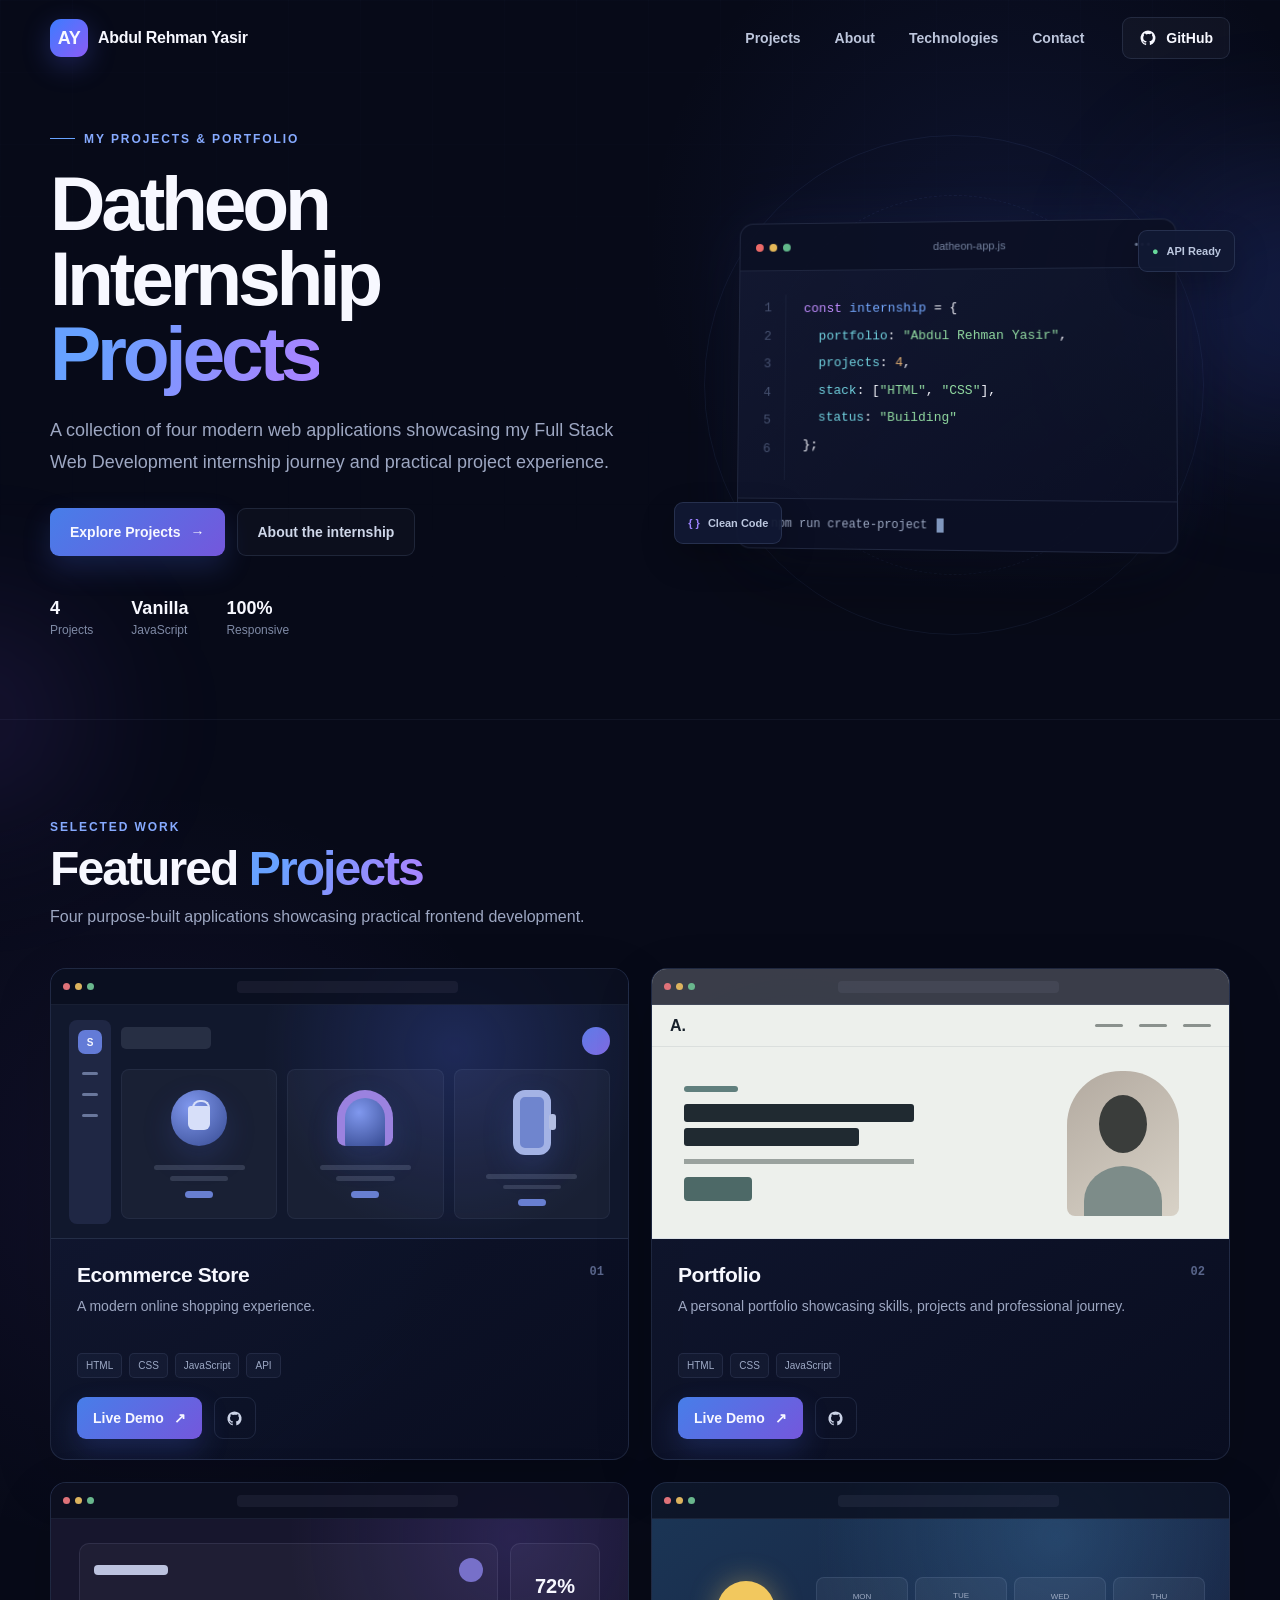
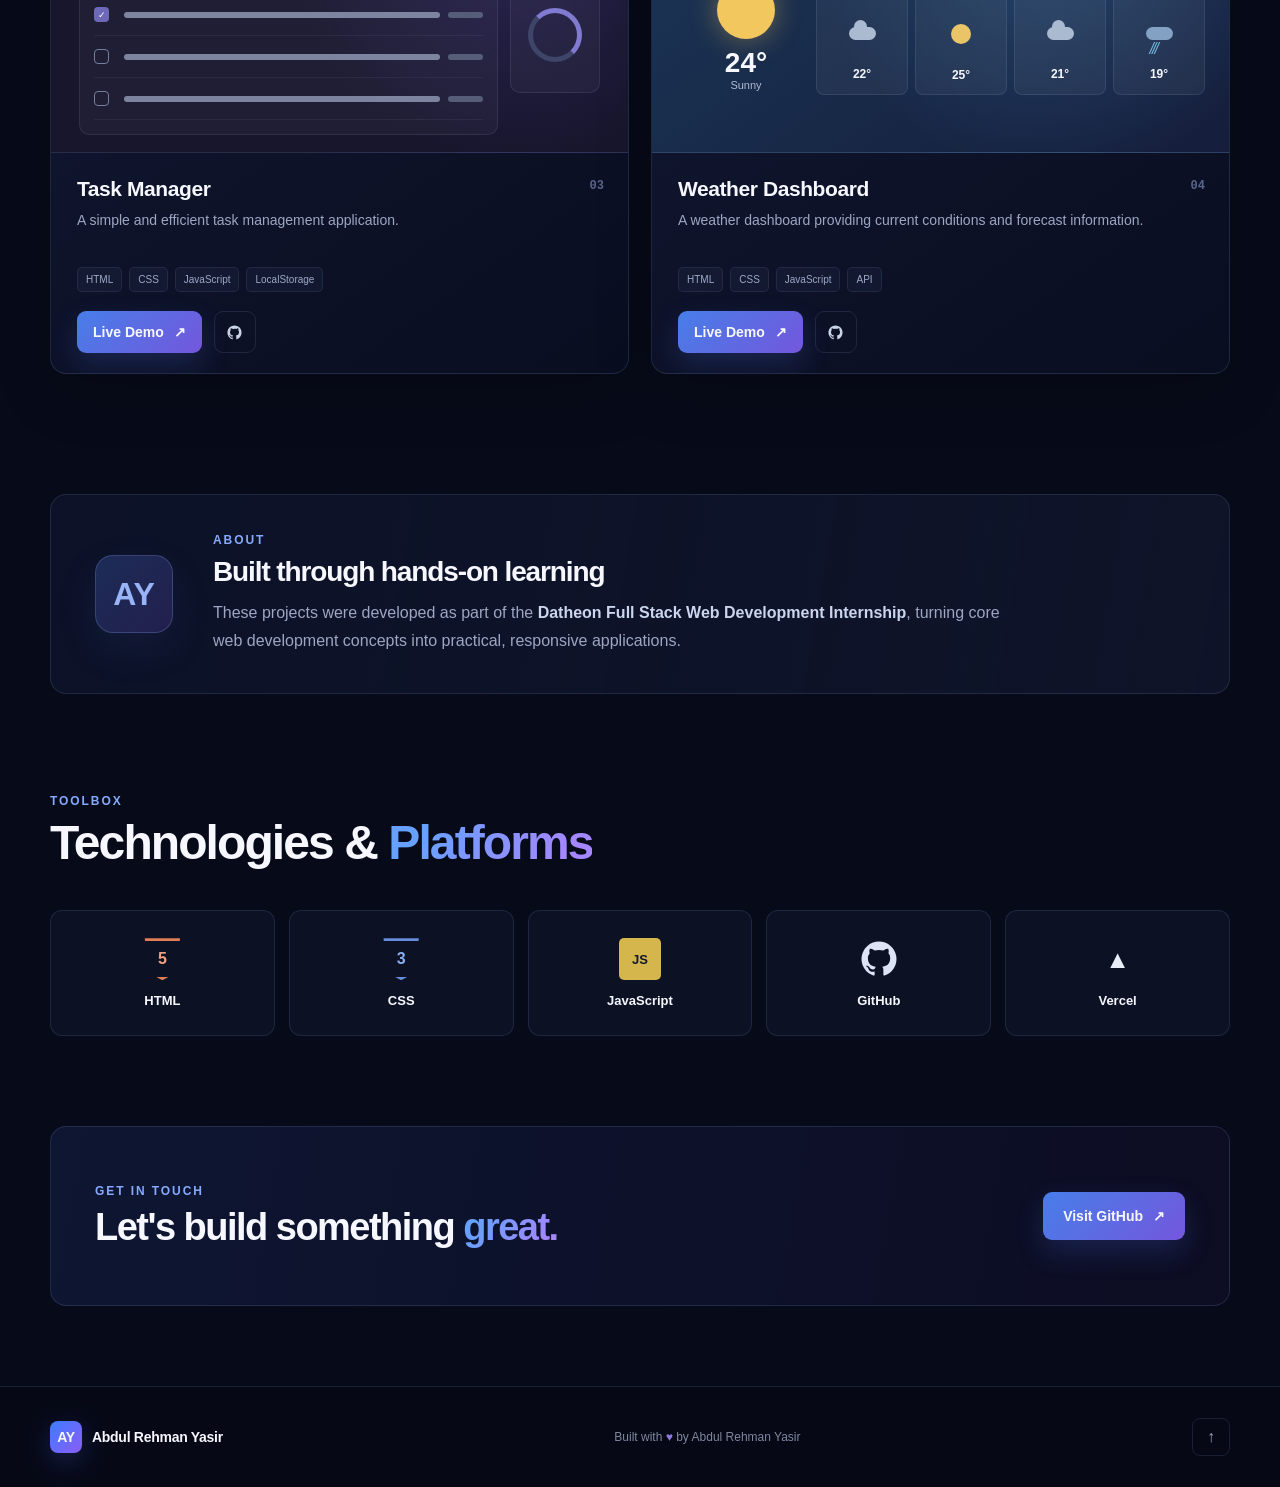
==== commit 0791b575: "Connect all project demo links" ====
--- a/index.html
+++ b/index.html
@@ -1,3 +1,4 @@
+
 <!doctype html>
 <html lang="en">
 <head>
@@ -6,6 +7,7 @@
   <meta name="theme-color" content="#090d1f">
   <meta name="description" content="A collection of modern web applications from Abdul Rehman Yasir's development portfolio.">
   <title>Abdul Rehman Yasir | Projects</title>
+  <link rel="icon" type="image/svg+xml" href="/favicon.svg">
   <link rel="stylesheet" href="style.css">
 </head>
 <body>
@@ -31,7 +33,7 @@
         <a href="#contact">Contact</a>
       </nav>
 
-      <a class="github-nav" href="https://github.com/AbdulRehmanYasir/Datheon_Full_Stack_Web_Development_Internship" target="_blank" rel="noopener noreferrer">
+      <a class="github-nav" href="https://github.com/AbdulRehmanYasir" target="_blank" rel="noopener noreferrer">
         <svg viewBox="0 0 24 24" aria-hidden="true"><path d="M12 2a10 10 0 0 0-3.16 19.49c.5.09.68-.22.68-.48v-1.87c-2.78.6-3.37-1.18-3.37-1.18-.45-1.16-1.11-1.47-1.11-1.47-.91-.62.07-.61.07-.61 1 .07 1.53 1.03 1.53 1.03.9 1.53 2.35 1.09 2.92.84.09-.65.35-1.09.64-1.34-2.22-.25-4.55-1.11-4.55-4.94 0-1.09.39-1.98 1.03-2.68-.1-.25-.45-1.27.1-2.64 0 0 .84-.27 2.75 1.02A9.6 9.6 0 0 1 12 6.82c.85 0 1.71.11 2.51.34 1.91-1.29 2.75-1.02 2.75-1.02.55 1.37.2 2.39.1 2.64.64.7 1.03 1.59 1.03 2.68 0 3.84-2.34 4.69-4.57 4.94.36.31.68.92.68 1.85V21c0 .27.18.58.69.48A10 10 0 0 0 12 2Z"/></svg>
         <span>GitHub</span>
       </a>
@@ -94,6 +96,8 @@
       </div>
 
       <div class="project-grid">
+
+        <!-- Project 01: Ecommerce Store -->
         <article class="project-card reveal">
           <div class="project-preview preview-store">
             <div class="browser-chrome"><i></i><i></i><i></i><span></span></div>
@@ -115,15 +119,15 @@
             <p>A modern online shopping experience.</p>
             <div class="tags"><span>HTML</span><span>CSS</span><span>JavaScript</span><span>API</span></div>
             <div class="project-actions">
-              <a class="button button-primary demo-button" href="https://PLACEHOLDER-ecommerce-store.vercel.app" target="_blank" rel="noopener noreferrer">Live Demo <span aria-hidden="true">↗</span></a>
+              <a class="button button-primary demo-button" href="/ecommerce-store/" target="_blank" rel="noopener noreferrer">Live Demo <span aria-hidden="true">↗</span></a>
               <a class="icon-button" href="https://github.com/AbdulRehmanYasir/Datheon_Full_Stack_Web_Development_Internship/tree/main/ecommerce-store" target="_blank" rel="noopener noreferrer" aria-label="View Ecommerce Store source on GitHub">
                 <svg viewBox="0 0 24 24" aria-hidden="true"><path d="M12 2a10 10 0 0 0-3.16 19.49c.5.09.68-.22.68-.48v-1.87c-2.78.6-3.37-1.18-3.37-1.18-.45-1.16-1.11-1.47-1.11-1.47-.91-.62.07-.61.07-.61 1 .07 1.53 1.03 1.53 1.03.9 1.53 2.35 1.09 2.92.84.09-.65.35-1.09.64-1.34-2.22-.25-4.55-1.11-4.55-4.94 0-1.09.39-1.98 1.03-2.68-.1-.25-.45-1.27.1-2.64 0 0 .84-.27 2.75 1.02A9.6 9.6 0 0 1 12 6.82c.85 0 1.71.11 2.51.34 1.91-1.29 2.75-1.02 2.75-1.02.55 1.37.2 2.39.1 2.64.64.7 1.03 1.59 1.03 2.68 0 3.84-2.34 4.69-4.57 4.94.36.31.68.92.68 1.85V21c0 .27.18.58.69.48A10 10 0 0 0 12 2Z"/></svg>
               </a>
             </div>
-            <p class="placeholder-note">Live URL: placeholder</p>
-          </div>
-        </article>
-
+          </div>
+        </article>
+
+        <!-- Project 02: Portfolio -->
         <article class="project-card reveal">
           <div class="project-preview preview-portfolio">
             <div class="browser-chrome"><i></i><i></i><i></i><span></span></div>
@@ -141,15 +145,15 @@
             <p>A personal portfolio showcasing skills, projects and professional journey.</p>
             <div class="tags"><span>HTML</span><span>CSS</span><span>JavaScript</span></div>
             <div class="project-actions">
-              <a class="button button-primary demo-button" href="https://PLACEHOLDER-portfolio.vercel.app" target="_blank" rel="noopener noreferrer">Live Demo <span aria-hidden="true">↗</span></a>
+              <a class="button button-primary demo-button" href="/portfolio/" target="_blank" rel="noopener noreferrer">Live Demo <span aria-hidden="true">↗</span></a>
               <a class="icon-button" href="https://github.com/AbdulRehmanYasir/Datheon_Full_Stack_Web_Development_Internship/tree/main/portfolio" target="_blank" rel="noopener noreferrer" aria-label="View Portfolio source on GitHub">
                 <svg viewBox="0 0 24 24" aria-hidden="true"><path d="M12 2a10 10 0 0 0-3.16 19.49c.5.09.68-.22.68-.48v-1.87c-2.78.6-3.37-1.18-3.37-1.18-.45-1.16-1.11-1.47-1.11-1.47-.91-.62.07-.61.07-.61 1 .07 1.53 1.03 1.53 1.03.9 1.53 2.35 1.09 2.92.84.09-.65.35-1.09.64-1.34-2.22-.25-4.55-1.11-4.55-4.94 0-1.09.39-1.98 1.03-2.68-.1-.25-.45-1.27.1-2.64 0 0 .84-.27 2.75 1.02A9.6 9.6 0 0 1 12 6.82c.85 0 1.71.11 2.51.34 1.91-1.29 2.75-1.02 2.75-1.02.55 1.37.2 2.39.1 2.64.64.7 1.03 1.59 1.03 2.68 0 3.84-2.34 4.69-4.57 4.94.36.31.68.92.68 1.85V21c0 .27.18.58.69.48A10 10 0 0 0 12 2Z"/></svg>
               </a>
             </div>
-            <p class="placeholder-note">Live URL: placeholder</p>
-          </div>
-        </article>
-
+          </div>
+        </article>
+
+        <!-- Project 03: Task Manager -->
         <article class="project-card reveal">
           <div class="project-preview preview-task">
             <div class="browser-chrome"><i></i><i></i><i></i><span></span></div>
@@ -169,15 +173,15 @@
             <p>A simple and efficient task management application.</p>
             <div class="tags"><span>HTML</span><span>CSS</span><span>JavaScript</span><span>LocalStorage</span></div>
             <div class="project-actions">
-              <a class="button button-primary demo-button" href="https://PLACEHOLDER-task-manager.vercel.app" target="_blank" rel="noopener noreferrer">Live Demo <span aria-hidden="true">↗</span></a>
+              <a class="button button-primary demo-button" href="/task-manager/" target="_blank" rel="noopener noreferrer">Live Demo <span aria-hidden="true">↗</span></a>
               <a class="icon-button" href="https://github.com/AbdulRehmanYasir/Datheon_Full_Stack_Web_Development_Internship/tree/main/task-manager" target="_blank" rel="noopener noreferrer" aria-label="View Task Manager source on GitHub">
                 <svg viewBox="0 0 24 24" aria-hidden="true"><path d="M12 2a10 10 0 0 0-3.16 19.49c.5.09.68-.22.68-.48v-1.87c-2.78.6-3.37-1.18-3.37-1.18-.45-1.16-1.11-1.47-1.11-1.47-.91-.62.07-.61.07-.61 1 .07 1.53 1.03 1.53 1.03.9 1.53 2.35 1.09 2.92.84.09-.65.35-1.09.64-1.34-2.22-.25-4.55-1.11-4.55-4.94 0-1.09.39-1.98 1.03-2.68-.1-.25-.45-1.27.1-2.64 0 0 .84-.27 2.75 1.02A9.6 9.6 0 0 1 12 6.82c.85 0 1.71.11 2.51.34 1.91-1.29 2.75-1.02 2.75-1.02.55 1.37.2 2.39.1 2.64.64.7 1.03 1.59 1.03 2.68 0 3.84-2.34 4.69-4.57 4.94.36.31.68.92.68 1.85V21c0 .27.18.58.69.48A10 10 0 0 0 12 2Z"/></svg>
               </a>
             </div>
-            <p class="placeholder-note">Live URL: placeholder</p>
-          </div>
-        </article>
-
+          </div>
+        </article>
+
+        <!-- Project 04: Weather Dashboard -->
         <article class="project-card reveal">
           <div class="project-preview preview-weather">
             <div class="browser-chrome"><i></i><i></i><i></i><span></span></div>
@@ -197,14 +201,14 @@
             <p>A weather dashboard providing current conditions and forecast information.</p>
             <div class="tags"><span>HTML</span><span>CSS</span><span>JavaScript</span><span>API</span></div>
             <div class="project-actions">
-              <a class="button button-primary demo-button" href="https://PLACEHOLDER-weather-dashboard.vercel.app" target="_blank" rel="noopener noreferrer">Live Demo <span aria-hidden="true">↗</span></a>
+              <a class="button button-primary demo-button" href="/weather-dashboard/" target="_blank" rel="noopener noreferrer">Live Demo <span aria-hidden="true">↗</span></a>
               <a class="icon-button" href="https://github.com/AbdulRehmanYasir/Datheon_Full_Stack_Web_Development_Internship/tree/main/weather-dashboard" target="_blank" rel="noopener noreferrer" aria-label="View Weather Dashboard source on GitHub">
                 <svg viewBox="0 0 24 24" aria-hidden="true"><path d="M12 2a10 10 0 0 0-3.16 19.49c.5.09.68-.22.68-.48v-1.87c-2.78.6-3.37-1.18-3.37-1.18-.45-1.16-1.11-1.47-1.11-1.47-.91-.62.07-.61.07-.61 1 .07 1.53 1.03 1.53 1.03.9 1.53 2.35 1.09 2.92.84.09-.65.35-1.09.64-1.34-2.22-.25-4.55-1.11-4.55-4.94 0-1.09.39-1.98 1.03-2.68-.1-.25-.45-1.27.1-2.64 0 0 .84-.27 2.75 1.02A9.6 9.6 0 0 1 12 6.82c.85 0 1.71.11 2.51.34 1.91-1.29 2.75-1.02 2.75-1.02.55 1.37.2 2.39.1 2.64.64.7 1.03 1.59 1.03 2.68 0 3.84-2.34 4.69-4.57 4.94.36.31.68.92.68 1.85V21c0 .27.18.58.69.48A10 10 0 0 0 12 2Z"/></svg>
               </a>
             </div>
-            <p class="placeholder-note">Live URL: placeholder</p>
-          </div>
-        </article>
+          </div>
+        </article>
+
       </div>
     </section>
 
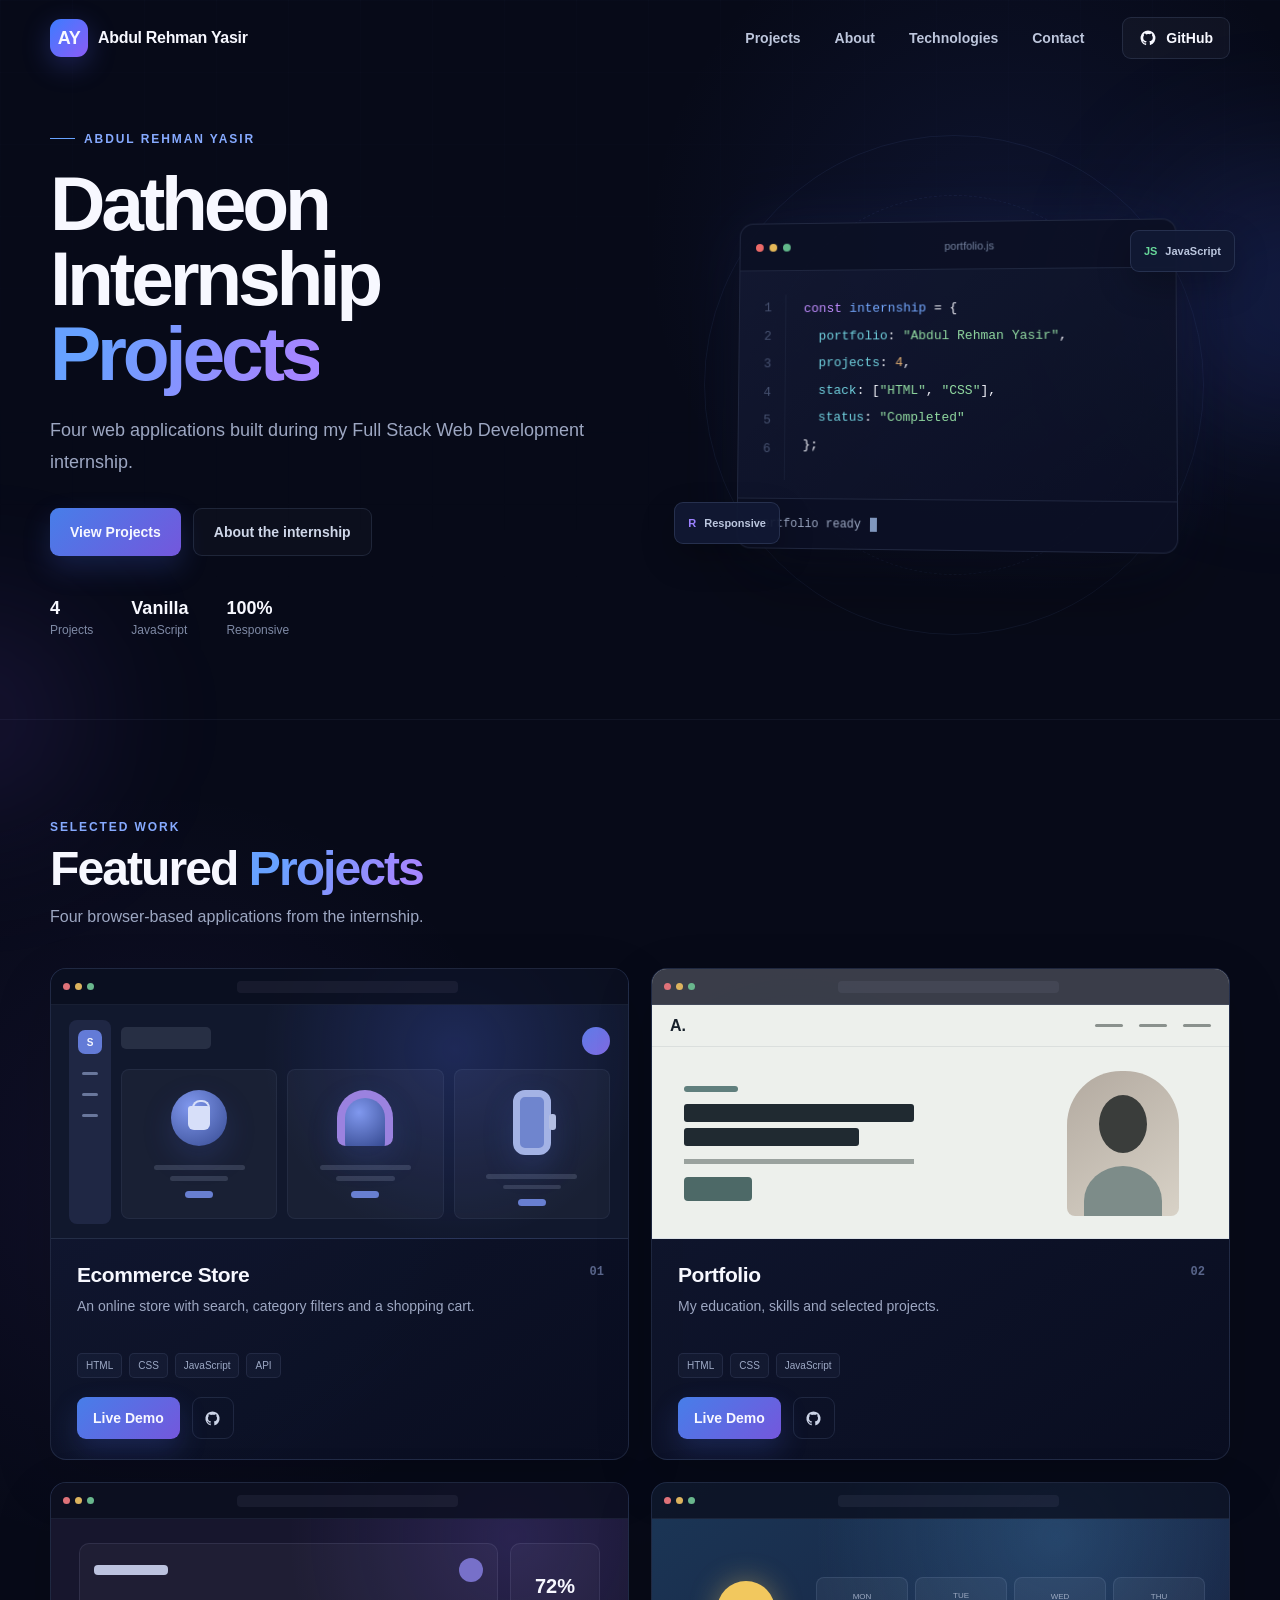
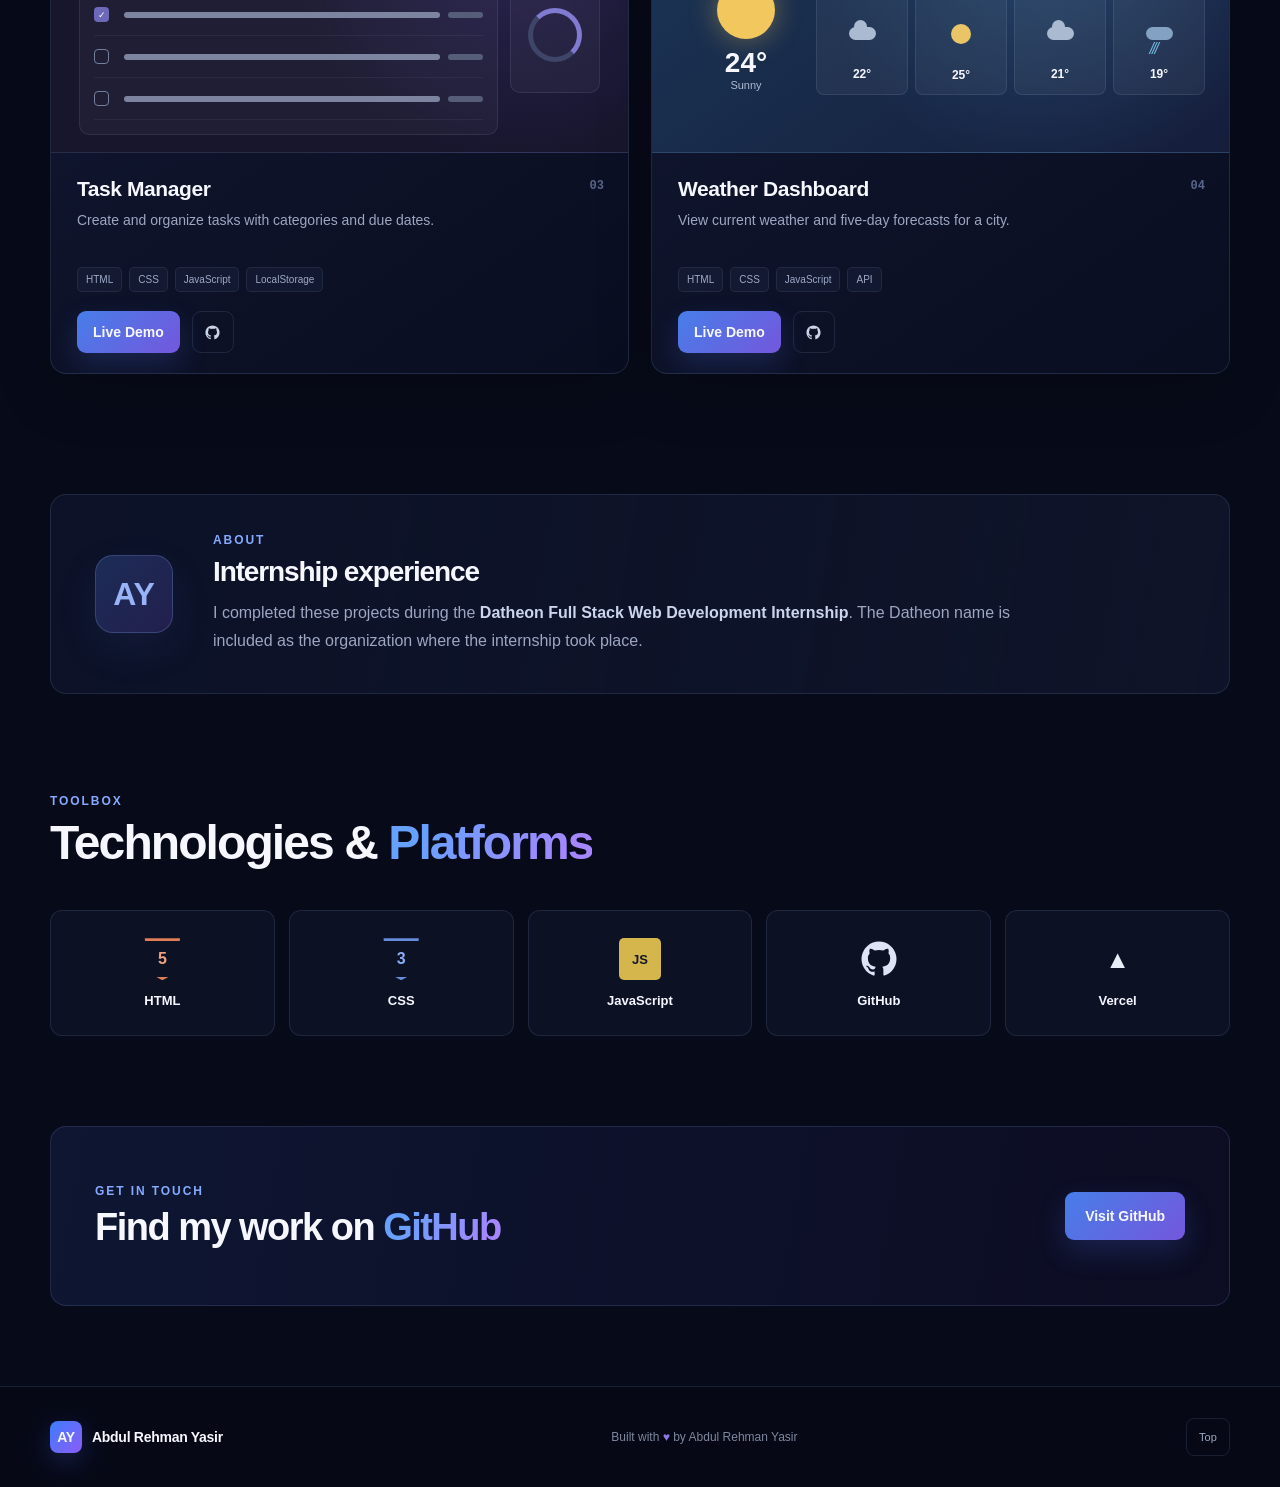
==== commit 4bdab7c0: "Clean up code and documentation" ====
--- a/index.html
+++ b/index.html
@@ -5,9 +5,9 @@
   <meta charset="UTF-8">
   <meta name="viewport" content="width=device-width, initial-scale=1">
   <meta name="theme-color" content="#090d1f">
-  <meta name="description" content="A collection of modern web applications from Abdul Rehman Yasir's development portfolio.">
+  <meta name="description" content="Web development projects by Abdul Rehman Yasir.">
   <title>Abdul Rehman Yasir | Projects</title>
-  <link rel="icon" type="image/svg+xml" href="/favicon.svg">
+  <link rel="icon" type="image/svg+xml" href="favicon.svg">
   <link rel="stylesheet" href="style.css">
 </head>
 <body>
@@ -44,11 +44,11 @@
     <section class="hero" id="top">
       <div class="hero-inner">
         <div class="hero-copy reveal">
-          <p class="eyebrow"><span></span> My Projects &amp; Portfolio</p>
+          <p class="eyebrow"><span></span> Abdul Rehman Yasir</p>
           <h1>Datheon Internship <span>Projects</span></h1>
-          <p class="hero-subtitle">A collection of four modern web applications showcasing my Full Stack Web Development internship journey and practical project experience.</p>
+          <p class="hero-subtitle">Four web applications built during my Full Stack Web Development internship.</p>
           <div class="hero-actions">
-            <a class="button button-primary" href="#projects">Explore Projects <span aria-hidden="true">→</span></a>
+            <a class="button button-primary" href="#projects">View Projects</a>
             <a class="button button-secondary" href="#about">About the internship</a>
           </div>
           <div class="hero-stats" aria-label="Project summary">
@@ -64,8 +64,8 @@
           <div class="code-window">
             <div class="window-bar">
               <div class="window-dots"><i></i><i></i><i></i></div>
-              <span>datheon-app.js</span>
-              <b>•••</b>
+              <span>portfolio.js</span>
+              <b></b>
             </div>
             <div class="code-body">
               <div class="line-numbers" aria-hidden="true">1<br>2<br>3<br>4<br>5<br>6</div>
@@ -73,17 +73,16 @@
   <span class="code-cyan">portfolio</span>: <span class="code-green">"Abdul Rehman Yasir"</span>,
   <span class="code-cyan">projects</span>: <span class="code-orange">4</span>,
   <span class="code-cyan">stack</span>: [<span class="code-green">"HTML"</span>, <span class="code-green">"CSS"</span>],
-  <span class="code-cyan">status</span>: <span class="code-green">"Building"</span>
+  <span class="code-cyan">status</span>: <span class="code-green">"Completed"</span>
 };</code></pre>
             </div>
             <div class="terminal">
-              <span class="terminal-prompt">›</span>
-              <span class="terminal-text">npm run create-project</span>
+              <span class="terminal-text">portfolio ready</span>
               <span class="terminal-cursor"></span>
             </div>
           </div>
-          <div class="floating-card floating-top"><span>●</span> API Ready</div>
-          <div class="floating-card floating-bottom"><span>{ }</span> Clean Code</div>
+          <div class="floating-card floating-top"><span>JS</span> JavaScript</div>
+          <div class="floating-card floating-bottom"><span>R</span> Responsive</div>
         </div>
       </div>
     </section>
@@ -92,12 +91,11 @@
       <div class="section-heading reveal">
         <p class="section-kicker">Selected work</p>
         <h2>Featured <span>Projects</span></h2>
-        <p>Four purpose-built applications showcasing practical frontend development.</p>
+        <p>Four browser-based applications from the internship.</p>
       </div>
 
       <div class="project-grid">
 
-        <!-- Project 01: Ecommerce Store -->
         <article class="project-card reveal">
           <div class="project-preview preview-store">
             <div class="browser-chrome"><i></i><i></i><i></i><span></span></div>
@@ -116,10 +114,10 @@
           <div class="project-info">
             <div class="project-number">01</div>
             <h3>Ecommerce Store</h3>
-            <p>A modern online shopping experience.</p>
+            <p>An online store with search, category filters and a shopping cart.</p>
             <div class="tags"><span>HTML</span><span>CSS</span><span>JavaScript</span><span>API</span></div>
             <div class="project-actions">
-              <a class="button button-primary demo-button" href="/ecommerce-store/" target="_blank" rel="noopener noreferrer">Live Demo <span aria-hidden="true">↗</span></a>
+              <a class="button button-primary demo-button" href="ecommerce-store/index.html" target="_blank" rel="noopener noreferrer">Live Demo</a>
               <a class="icon-button" href="https://github.com/AbdulRehmanYasir/Datheon_Full_Stack_Web_Development_Internship/tree/main/ecommerce-store" target="_blank" rel="noopener noreferrer" aria-label="View Ecommerce Store source on GitHub">
                 <svg viewBox="0 0 24 24" aria-hidden="true"><path d="M12 2a10 10 0 0 0-3.16 19.49c.5.09.68-.22.68-.48v-1.87c-2.78.6-3.37-1.18-3.37-1.18-.45-1.16-1.11-1.47-1.11-1.47-.91-.62.07-.61.07-.61 1 .07 1.53 1.03 1.53 1.03.9 1.53 2.35 1.09 2.92.84.09-.65.35-1.09.64-1.34-2.22-.25-4.55-1.11-4.55-4.94 0-1.09.39-1.98 1.03-2.68-.1-.25-.45-1.27.1-2.64 0 0 .84-.27 2.75 1.02A9.6 9.6 0 0 1 12 6.82c.85 0 1.71.11 2.51.34 1.91-1.29 2.75-1.02 2.75-1.02.55 1.37.2 2.39.1 2.64.64.7 1.03 1.59 1.03 2.68 0 3.84-2.34 4.69-4.57 4.94.36.31.68.92.68 1.85V21c0 .27.18.58.69.48A10 10 0 0 0 12 2Z"/></svg>
               </a>
@@ -127,7 +125,6 @@
           </div>
         </article>
 
-        <!-- Project 02: Portfolio -->
         <article class="project-card reveal">
           <div class="project-preview preview-portfolio">
             <div class="browser-chrome"><i></i><i></i><i></i><span></span></div>
@@ -142,10 +139,10 @@
           <div class="project-info">
             <div class="project-number">02</div>
             <h3>Portfolio</h3>
-            <p>A personal portfolio showcasing skills, projects and professional journey.</p>
+            <p>My education, skills and selected projects.</p>
             <div class="tags"><span>HTML</span><span>CSS</span><span>JavaScript</span></div>
             <div class="project-actions">
-              <a class="button button-primary demo-button" href="/portfolio/" target="_blank" rel="noopener noreferrer">Live Demo <span aria-hidden="true">↗</span></a>
+              <a class="button button-primary demo-button" href="portfolio/index.html" target="_blank" rel="noopener noreferrer">Live Demo</a>
               <a class="icon-button" href="https://github.com/AbdulRehmanYasir/Datheon_Full_Stack_Web_Development_Internship/tree/main/portfolio" target="_blank" rel="noopener noreferrer" aria-label="View Portfolio source on GitHub">
                 <svg viewBox="0 0 24 24" aria-hidden="true"><path d="M12 2a10 10 0 0 0-3.16 19.49c.5.09.68-.22.68-.48v-1.87c-2.78.6-3.37-1.18-3.37-1.18-.45-1.16-1.11-1.47-1.11-1.47-.91-.62.07-.61.07-.61 1 .07 1.53 1.03 1.53 1.03.9 1.53 2.35 1.09 2.92.84.09-.65.35-1.09.64-1.34-2.22-.25-4.55-1.11-4.55-4.94 0-1.09.39-1.98 1.03-2.68-.1-.25-.45-1.27.1-2.64 0 0 .84-.27 2.75 1.02A9.6 9.6 0 0 1 12 6.82c.85 0 1.71.11 2.51.34 1.91-1.29 2.75-1.02 2.75-1.02.55 1.37.2 2.39.1 2.64.64.7 1.03 1.59 1.03 2.68 0 3.84-2.34 4.69-4.57 4.94.36.31.68.92.68 1.85V21c0 .27.18.58.69.48A10 10 0 0 0 12 2Z"/></svg>
               </a>
@@ -153,7 +150,6 @@
           </div>
         </article>
 
-        <!-- Project 03: Task Manager -->
         <article class="project-card reveal">
           <div class="project-preview preview-task">
             <div class="browser-chrome"><i></i><i></i><i></i><span></span></div>
@@ -170,10 +166,10 @@
           <div class="project-info">
             <div class="project-number">03</div>
             <h3>Task Manager</h3>
-            <p>A simple and efficient task management application.</p>
+            <p>Create and organize tasks with categories and due dates.</p>
             <div class="tags"><span>HTML</span><span>CSS</span><span>JavaScript</span><span>LocalStorage</span></div>
             <div class="project-actions">
-              <a class="button button-primary demo-button" href="/task-manager/" target="_blank" rel="noopener noreferrer">Live Demo <span aria-hidden="true">↗</span></a>
+              <a class="button button-primary demo-button" href="task-manager/index.html" target="_blank" rel="noopener noreferrer">Live Demo</a>
               <a class="icon-button" href="https://github.com/AbdulRehmanYasir/Datheon_Full_Stack_Web_Development_Internship/tree/main/task-manager" target="_blank" rel="noopener noreferrer" aria-label="View Task Manager source on GitHub">
                 <svg viewBox="0 0 24 24" aria-hidden="true"><path d="M12 2a10 10 0 0 0-3.16 19.49c.5.09.68-.22.68-.48v-1.87c-2.78.6-3.37-1.18-3.37-1.18-.45-1.16-1.11-1.47-1.11-1.47-.91-.62.07-.61.07-.61 1 .07 1.53 1.03 1.53 1.03.9 1.53 2.35 1.09 2.92.84.09-.65.35-1.09.64-1.34-2.22-.25-4.55-1.11-4.55-4.94 0-1.09.39-1.98 1.03-2.68-.1-.25-.45-1.27.1-2.64 0 0 .84-.27 2.75 1.02A9.6 9.6 0 0 1 12 6.82c.85 0 1.71.11 2.51.34 1.91-1.29 2.75-1.02 2.75-1.02.55 1.37.2 2.39.1 2.64.64.7 1.03 1.59 1.03 2.68 0 3.84-2.34 4.69-4.57 4.94.36.31.68.92.68 1.85V21c0 .27.18.58.69.48A10 10 0 0 0 12 2Z"/></svg>
               </a>
@@ -181,7 +177,6 @@
           </div>
         </article>
 
-        <!-- Project 04: Weather Dashboard -->
         <article class="project-card reveal">
           <div class="project-preview preview-weather">
             <div class="browser-chrome"><i></i><i></i><i></i><span></span></div>
@@ -198,10 +193,10 @@
           <div class="project-info">
             <div class="project-number">04</div>
             <h3>Weather Dashboard</h3>
-            <p>A weather dashboard providing current conditions and forecast information.</p>
+            <p>View current weather and five-day forecasts for a city.</p>
             <div class="tags"><span>HTML</span><span>CSS</span><span>JavaScript</span><span>API</span></div>
             <div class="project-actions">
-              <a class="button button-primary demo-button" href="/weather-dashboard/" target="_blank" rel="noopener noreferrer">Live Demo <span aria-hidden="true">↗</span></a>
+              <a class="button button-primary demo-button" href="weather-dashboard/index.html" target="_blank" rel="noopener noreferrer">Live Demo</a>
               <a class="icon-button" href="https://github.com/AbdulRehmanYasir/Datheon_Full_Stack_Web_Development_Internship/tree/main/weather-dashboard" target="_blank" rel="noopener noreferrer" aria-label="View Weather Dashboard source on GitHub">
                 <svg viewBox="0 0 24 24" aria-hidden="true"><path d="M12 2a10 10 0 0 0-3.16 19.49c.5.09.68-.22.68-.48v-1.87c-2.78.6-3.37-1.18-3.37-1.18-.45-1.16-1.11-1.47-1.11-1.47-.91-.62.07-.61.07-.61 1 .07 1.53 1.03 1.53 1.03.9 1.53 2.35 1.09 2.92.84.09-.65.35-1.09.64-1.34-2.22-.25-4.55-1.11-4.55-4.94 0-1.09.39-1.98 1.03-2.68-.1-.25-.45-1.27.1-2.64 0 0 .84-.27 2.75 1.02A9.6 9.6 0 0 1 12 6.82c.85 0 1.71.11 2.51.34 1.91-1.29 2.75-1.02 2.75-1.02.55 1.37.2 2.39.1 2.64.64.7 1.03 1.59 1.03 2.68 0 3.84-2.34 4.69-4.57 4.94.36.31.68.92.68 1.85V21c0 .27.18.58.69.48A10 10 0 0 0 12 2Z"/></svg>
               </a>
@@ -217,8 +212,8 @@
         <div class="about-icon" aria-hidden="true">AY</div>
         <div>
           <p class="section-kicker">About</p>
-          <h2>Built through hands-on learning</h2>
-          <p>These projects were developed as part of the <strong>Datheon Full Stack Web Development Internship</strong>, turning core web development concepts into practical, responsive applications.</p>
+          <h2>Internship experience</h2>
+          <p>I completed these projects during the <strong>Datheon Full Stack Web Development Internship</strong>. The Datheon name is included as the organization where the internship took place.</p>
         </div>
       </div>
     </section>
@@ -243,9 +238,9 @@
       <div class="contact-card reveal">
         <div>
           <p class="section-kicker">Get in touch</p>
-          <h2>Let's build something <span>great.</span></h2>
-        </div>
-        <a class="button button-primary" href="https://github.com/AbdulRehmanYasir" target="_blank" rel="noopener noreferrer">Visit GitHub <span aria-hidden="true">↗</span></a>
+          <h2>Find my work on <span>GitHub</span></h2>
+        </div>
+        <a class="button button-primary" href="https://github.com/AbdulRehmanYasir" target="_blank" rel="noopener noreferrer">Visit GitHub</a>
       </div>
     </section>
   </main>
@@ -254,7 +249,7 @@
     <div class="footer-inner">
       <a class="brand" href="#top"><span class="brand-mark">AY</span><span>Abdul Rehman Yasir</span></a>
       <p>Built with <span aria-label="love">♥</span> by Abdul Rehman Yasir</p>
-      <a class="back-to-top" href="#top" aria-label="Back to top">↑</a>
+      <a class="back-to-top" href="#top" aria-label="Back to top">Top</a>
     </div>
   </footer>
 
--- a/style.css
+++ b/style.css
@@ -322,7 +322,7 @@
 .project-info { position: relative; min-height: 220px; padding: 24px 26px 18px; }
 .project-number { position: absolute; right: 24px; top: 26px; color: #59658a; font: 700 12px Consolas, monospace; }
 .project-info h3 { margin: 0 0 8px; font-size: 21px; letter-spacing: -0.02em; }
-.project-info > p:not(.placeholder-note) { min-height: 44px; margin: 0 0 14px; color: var(--muted); font-size: 14px; line-height: 1.6; }
+.project-info > p { min-height: 44px; margin: 0 0 14px; color: var(--muted); font-size: 14px; line-height: 1.6; }
 .tags { display: flex; flex-wrap: wrap; gap: 7px; margin-bottom: 18px; }
 .tags span { height: 25px; display: inline-flex; align-items: center; border: 1px solid rgba(148, 163, 207, 0.12); border-radius: 5px; background: rgba(141, 160, 211, 0.05); padding: 0 8px; color: #9da9c5; font-size: 10px; }
 .project-actions { min-height: 44px; }
@@ -330,7 +330,6 @@
 .icon-button { width: 42px; height: 42px; display: grid; place-items: center; border: 1px solid var(--line); border-radius: 9px; color: #cbd3e7; transition: border-color 180ms ease, transform 180ms ease, background 180ms ease; }
 .icon-button svg { width: 17px; height: 17px; }
 .icon-button:hover { transform: translateY(-2px); border-color: rgba(104, 163, 255, 0.5); background: rgba(61, 124, 255, 0.08); }
-.placeholder-note { margin: 8px 0 0; color: #697594; font-size: 9px; text-align: right; }
 
 .about-section { width: min(calc(100% - 48px), var(--max-width)); margin: 20px auto 0; }
 .about-card {
@@ -367,7 +366,7 @@
 .footer-inner { width: min(calc(100% - 48px), var(--max-width)); height: 100px; margin-inline: auto; display: flex; align-items: center; justify-content: space-between; }
 .footer-inner .brand { font-size: 14px; } .footer-inner .brand-mark { width: 32px; height: 32px; border-radius: 8px; font-size: 14px; }
 .footer-inner p { color: #7e889f; font-size: 12px; } .footer-inner p span { color: #8d79df; }
-.back-to-top { width: 38px; height: 38px; display: grid; place-items: center; border: 1px solid var(--line); border-radius: 8px; color: #9eabc5; transition: 180ms ease; }
+.back-to-top { width: 44px; height: 38px; display: grid; place-items: center; border: 1px solid var(--line); border-radius: 8px; color: #9eabc5; font-size: 11px; transition: 180ms ease; }
 .back-to-top:hover { border-color: rgba(104, 163, 255, 0.5); transform: translateY(-3px); }
 
 .reveal { opacity: 0; transform: translateY(18px); transition: opacity 650ms ease, transform 650ms ease; }
